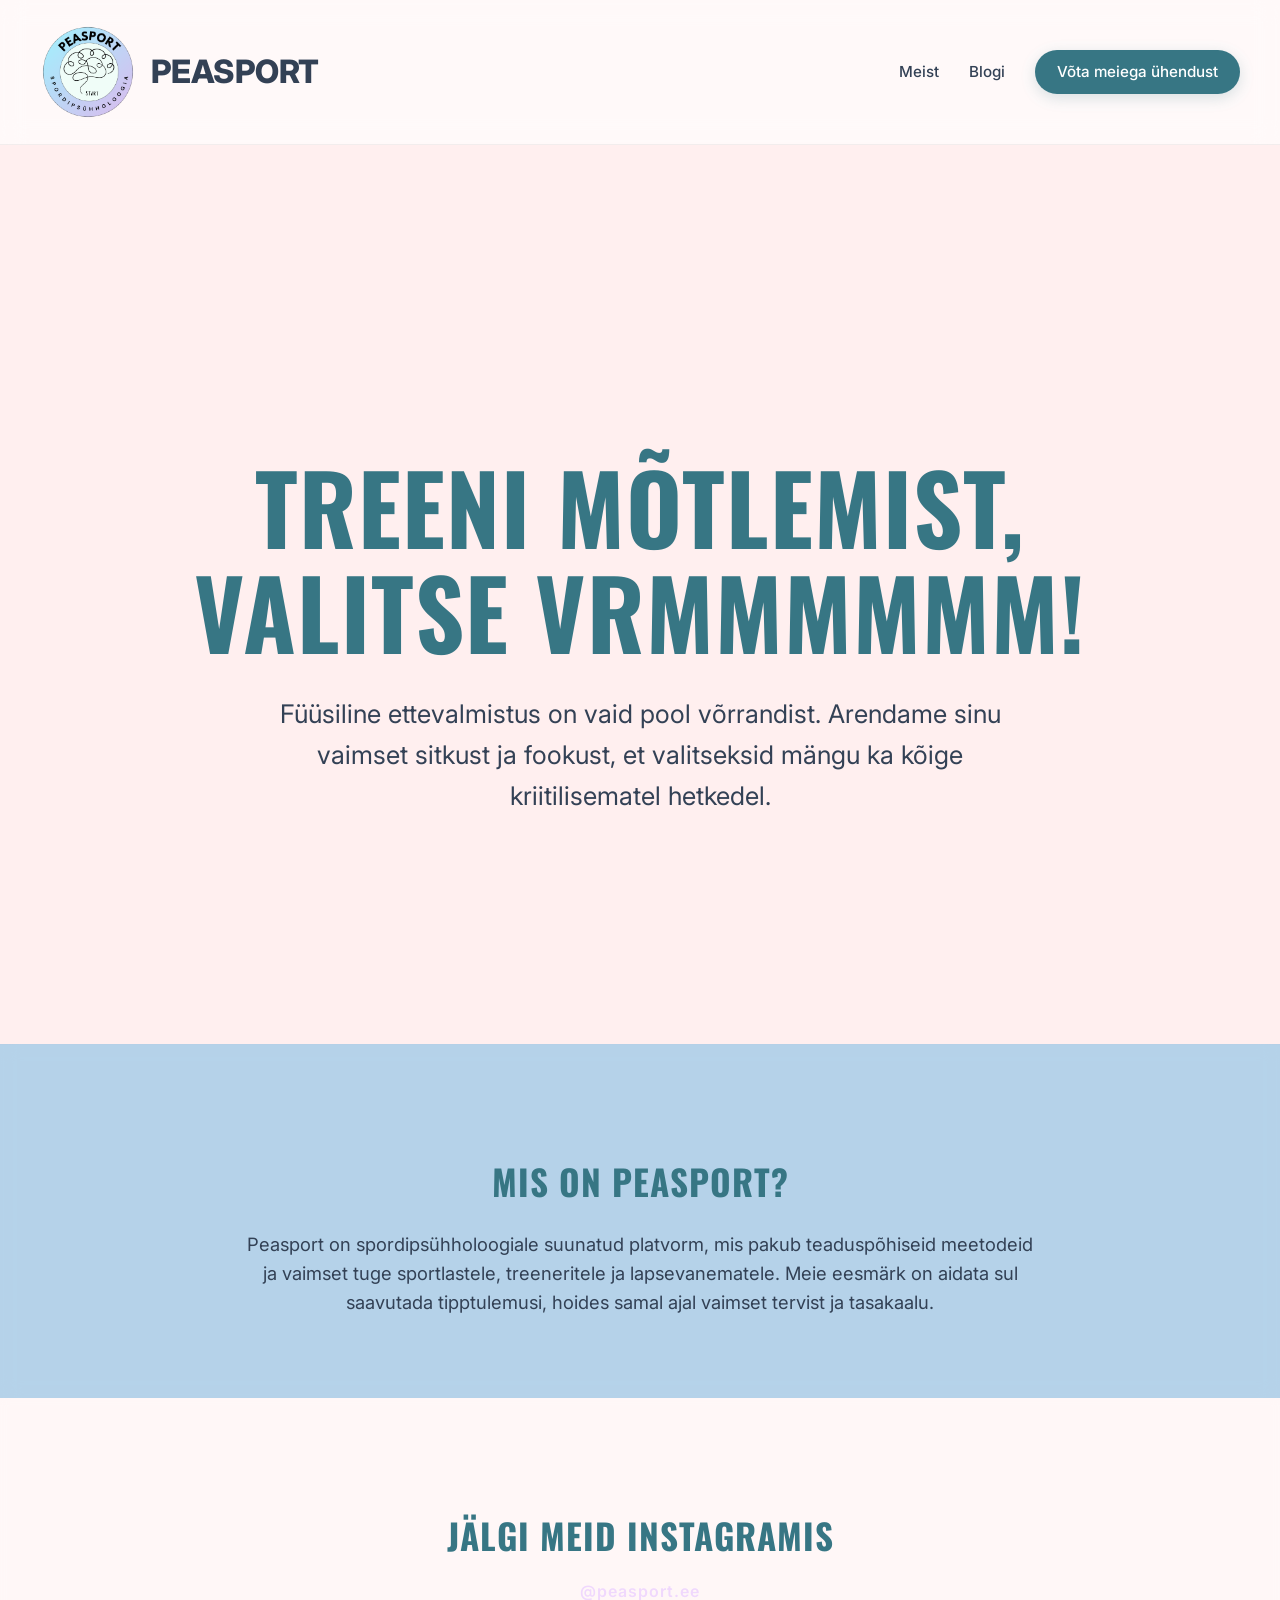
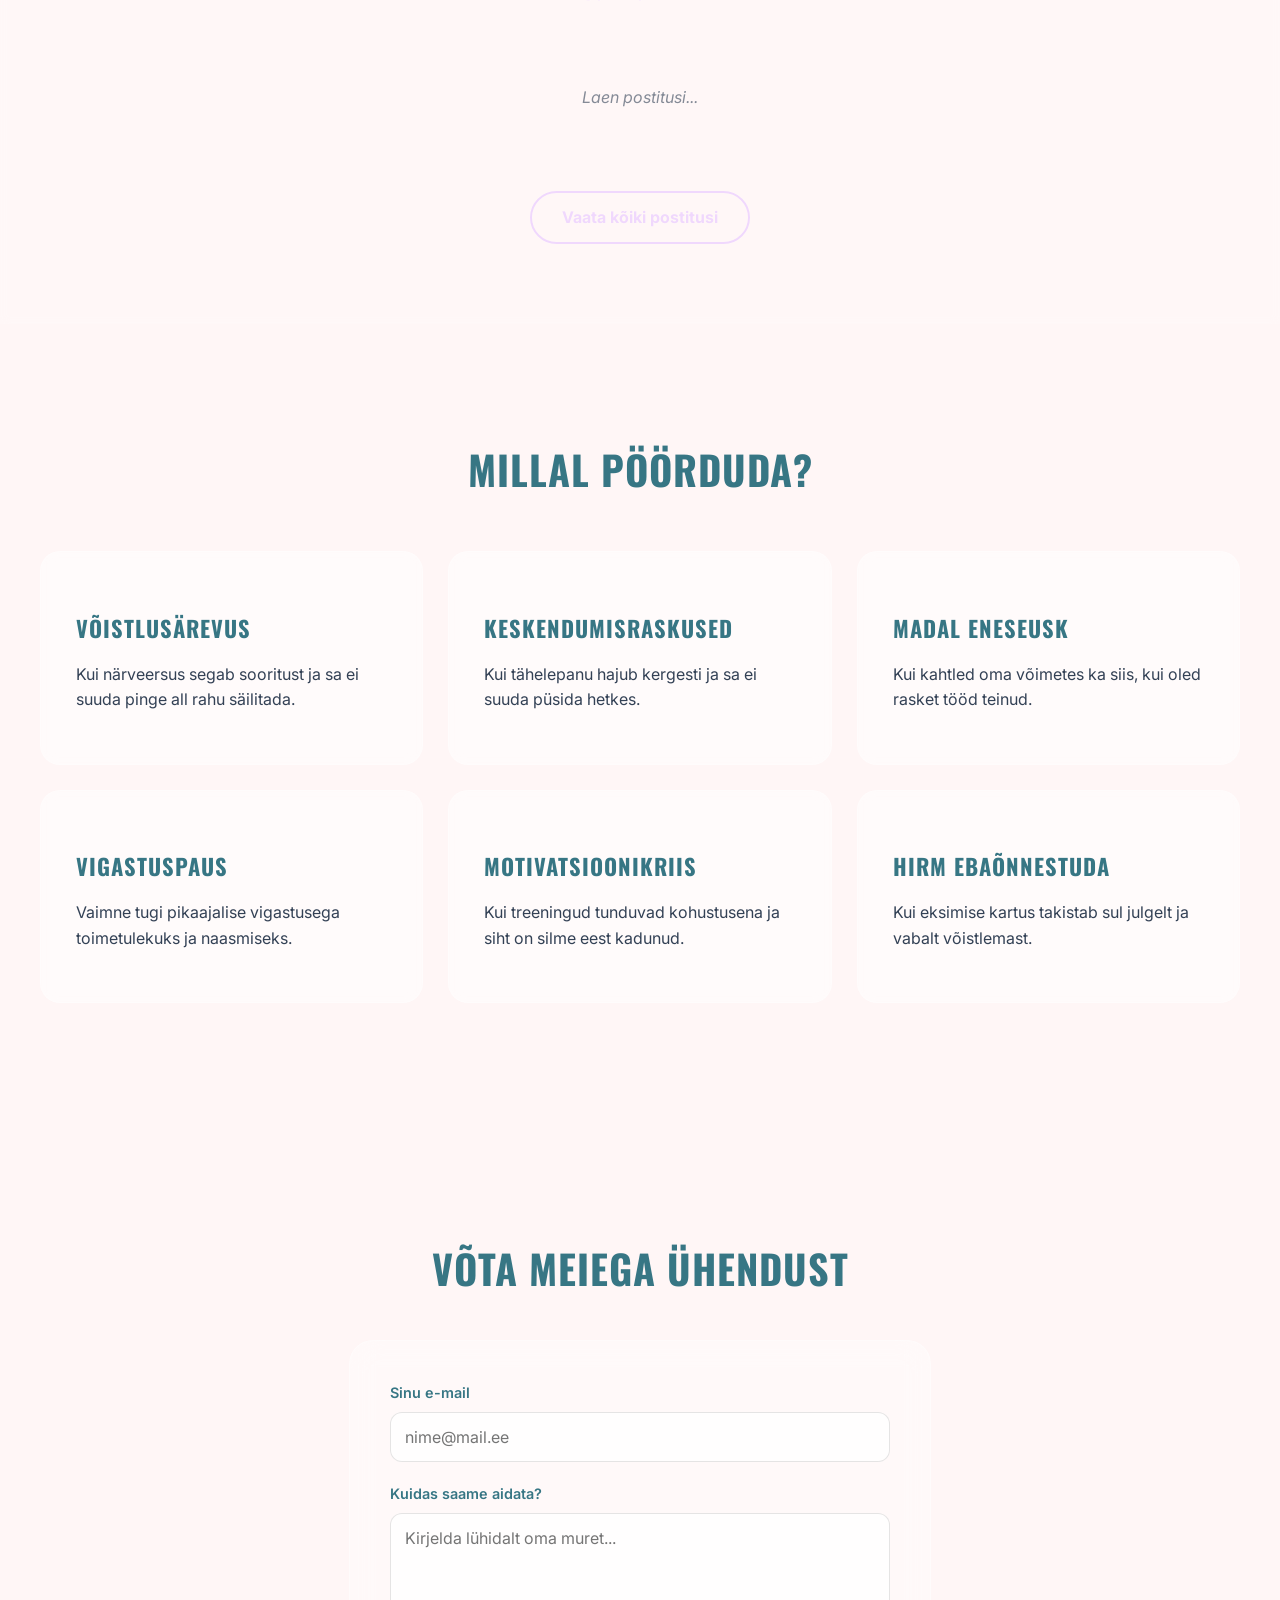
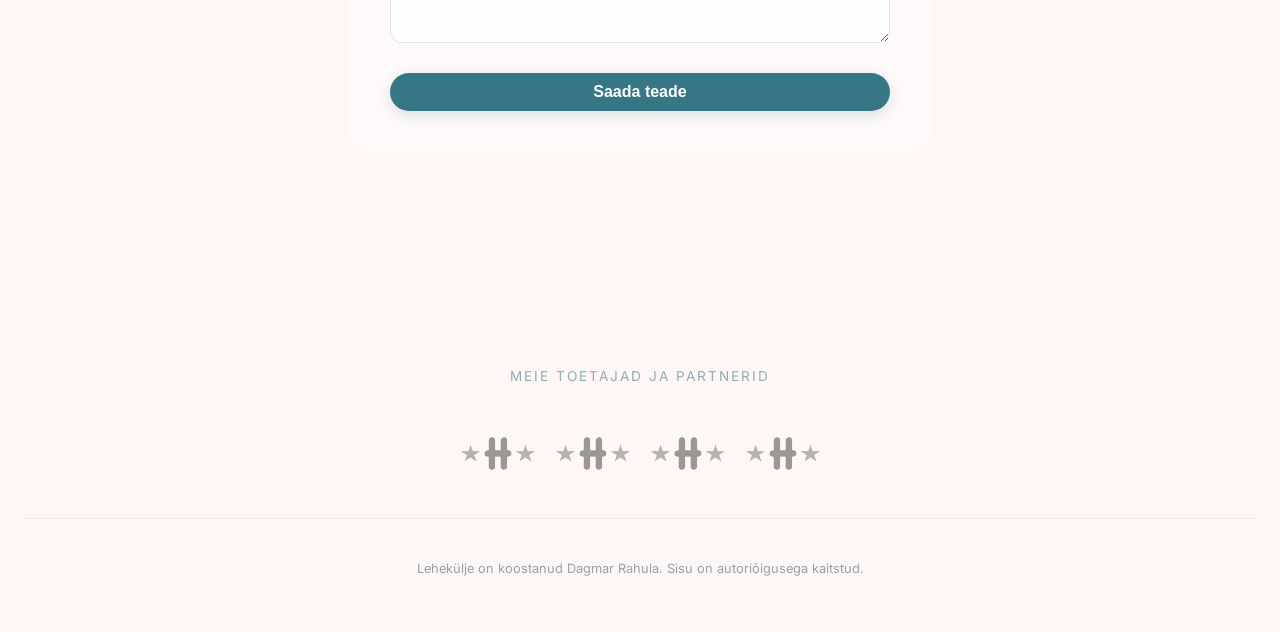
==== index.html @ 53351113 "Dakku leiutised" ====
<!DOCTYPE html>
<html lang="et">
<head>
    <!-- Metandmed ja brauseri seaded -->
    <meta charset="UTF-8">
    <meta name="viewport" content="width=device-width, initial-scale=1.0">
    <title>Peasport - Vaimse soorituse arendamine</title>
    <!-- Väline stiilileht -->
    <link rel="stylesheet" href="style.css">
</head>
<body>
    <!-- Navigatsiooniriba: kasutab klaasiefekti ja püsib kerides üleval -->
    <nav class="navbar">
        <a href="index.html" class="logo-container">
            <img src="assets/img/peasport.png" alt="Peasport logo">
            <span class="logo-text">Peasport</span>
        </a>
        <div class="nav-right">
            <a href="meist.html">Meist</a>
            <a href="blogi.html">Blogi</a>
            <!-- Kontaktinupp eristub gradiendiga -->
            <a href="#kontakt" class="nav-contact-btn">Võta meiega ühendust</a>
        </div>
    </nav>

    <main class="main-content">
        <!-- Hero sektsioon: peamine väärtuspakkumine ja visuaalne fookus -->
        <section class="hero">
            <h1>Treeni mõtlemist, <br><span class="gradient-text">valitse VRMMMMMM!</span></h1>
            <p>Füüsiline ettevalmistus on vaid pool võrrandist. Arendame sinu vaimset sitkust ja fookust, et valitseksid mängu ka kõige kriitilisematel hetkedel.</p>
        </section>

        <!-- Sissejuhatav sektsioon: selgitab platvormi olemust -->
        <section class="about-section">
            <h2>Mis on Peasport?</h2>
            <p>Peasport on spordipsühholoogiale suunatud platvorm, mis pakub teaduspõhiseid meetodeid ja vaimset tuge sportlastele, treeneritele ja lapsevanematele. Meie eesmärk on aidata sul saavutada tipptulemusi, hoides samal ajal vaimset tervist ja tasakaalu.</p>
        </section>

                <!-- UUS: Instagrami sektsioon -->
        <section class="instagram-section">
            <div class="section-header">
                <h2>Jälgi meid <span class="gradient-text">Instagramis</span></h2>
                <p>@peasport.ee</p>
            </div>
            <div id="instagram-feed" class="instagram-grid">
                <!-- JavaScript täidab selle osa -->
                <div class="loader">Laen postitusi...</div>
            </div>
            <div class="instagram-footer">
                <a href="https://instagram.com" target="_blank" class="insta-btn">Vaata kõiki postitusi</a>
            </div>
        </section>

        <!-- Teenuste/murekohtade ruudustik: selgitab, millal abi otsida -->
        <section class="when-to-reach-out">
            <h2>Millal pöörduda?</h2>
            <div class="reach-out-grid">
                <div class="reach-out-card">
                    <h3>Võistlusärevus</h3>
                    <p>Kui närveersus segab sooritust ja sa ei suuda pinge all rahu säilitada.</p>
                </div>
                <div class="reach-out-card">
                    <h3>Keskendumisraskused</h3>
                    <p>Kui tähelepanu hajub kergesti ja sa ei suuda püsida hetkes.</p>
                </div>
                <div class="reach-out-card">
                    <h3>Madal eneseusk</h3>
                    <p>Kui kahtled oma võimetes ka siis, kui oled rasket tööd teinud.</p>
                </div>
                <div class="reach-out-card">
                    <h3>Vigastuspaus</h3>
                    <p>Vaimne tugi pikaajalise vigastusega toimetulekuks ja naasmiseks.</p>
                </div>
                <div class="reach-out-card">
                    <h3>Motivatsioonikriis</h3>
                    <p>Kui treeningud tunduvad kohustusena ja siht on silme eest kadunud.</p>
                </div>
                <div class="reach-out-card">
                    <h3>Hirm ebaõnnestuda</h3>
                    <p>Kui eksimise kartus takistab sul julgelt ja vabalt võistlemast.</p>
                </div>
            </div>
        </section>
    </main>

    <!-- Kontaktivorm: ühendatud Formspree teenusega -->
    <section id="kontakt" class="contact-section">
        <h2>Võta meiega ühendust</h2>
        <form id="my-form" action="https://formspree.io/f/mreygery" method="POST" class="contact-form">
            <div class="form-group">
                <label for="email">Sinu e-mail</label>
                <input type="email" id="email" name="email" placeholder="nime@mail.ee" required>
            </div>
            <div class="form-group">
                <label for="message">Kuidas saame aidata?</label>
                <textarea id="message" name="message" rows="5" placeholder="Kirjelda lühidalt oma muret..." required></textarea>
            </div>
            <button id="submit-btn" type="submit" class="submit-btn">Saada teade</button>
            <!-- Staatuse teade, mida juhitakse funk.js kaudu -->
            <p id="form-status" style="text-align: center; margin-top: 20px; font-weight: bold; display: none;"></p>
        </form>
    </section>

    <!-- Jalus: partnerite logod ja autoriõiguse info -->
    <footer class="footer">
        <div class="footer-partners">
            <p>Meie toetajad ja partnerid</p>
            <div class="partner-logos">
                <img src="assets/img/toetaja.png" alt="Partner 1">
                <img src="assets/img/toetaja.png" alt="Partner 2">
                <img src="assets/img/toetaja.png" alt="Partner 3">
                <img src="assets/img/toetaja.png" alt="Partner 4">
            </div>
        </div>
        <p class="copyright">Lehekülje on koostanud Dagmar Rahula. Sisu on autoriõigusega kaitstud.</p>
    </footer>
    <!-- JavaScript loogika vormi saatmiseks -->
    <script src="funk.js"></script>
</body>
</html>
---- style.css ----
/* 1. FONDI IMPORT JA MUUTUJAD */
@import url('https://fonts.googleapis.com/css2?family=Inter:wght@400;500;700;800&family=Oswald:wght@500;700&display=swap');

:root {
    --primary-blue: #cff9ff;
    --primary-pink: #f0d8fd;
    --brand-dark: #377684;
    --text-main: #334155;
    --bg-gradient: rgba(255, 197, 197, 0.15);


    /* tausta värvikood #ffc5c5 */

/* 2. ÜLDINE STIIL */
body {
    margin: 0;
    padding: 0;
    font-family: 'Inter', sans-serif;
    background: var(--bg-gradient);
    color: var(--text-main);
    min-height: 100vh;
    line-height: 1.6;
}

h1, h2, h3 {
    font-family: 'Oswald', sans-serif;
    text-transform: uppercase;
    color: var(--brand-dark);
    letter-spacing: 1px;
}

.gradient-text {
    color: var(--brand-dark);
    display: inline-block;
}

/* 3. NAVBAR (Läbikumav ja modernne) */
.navbar {
    display: flex;
    justify-content: space-between;
    align-items: center;
    padding: 12px 40px;
    background-color: rgba(255, 255, 255, 0.4); 
    backdrop-filter: blur(12px);
    -webkit-backdrop-filter: blur(12px);
    border-bottom: 1px solid rgba(0, 0, 0, 0.05);
    width: 100%;
    box-sizing: border-box;
    position: sticky;
    top: 0;
    z-index: 1000;
}

.main-content {
    padding: 0;
    margin: 0;
    max-width: none;
}

.logo-container {
    display: flex;
    align-items: center;
    text-decoration: none;
}

.logo-container img {
    height: 120px;
    width: auto;
    margin-right: 15px;
}

.logo-text {
    font-family: 'League Spartan', 'Inter', sans-serif;
    font-weight: 800;
    font-size: calc(1.7rem + 5px);
    letter-spacing: -0.5px;
    color: var(--text-main);
    text-transform: uppercase;
}

.nav-right {
    display: flex;
    align-items: center;
    gap: 30px;
}

.nav-right a {
    text-decoration: none;
    color: #334155;
    font-weight: 500;
    font-size: 0.95rem;
    transition: all 0.3s ease;
}

.nav-right a:hover {
    color: #ec4899;
}

.nav-contact-btn {
    background: var(--brand-dark);
    color: white !important;
    padding: 10px 22px;
    border-radius: 50px;
    box-shadow: 0 4px 15px rgba(55, 118, 132, 0.2);
}

.nav-contact-btn:hover {
    transform: translateY(-2px);
    box-shadow: 0 6px 20px rgba(55, 118, 132, 0.3);
    filter: brightness(1.1);
}

/* 4. HERO SEKTSIOON (Roosa fookusega taust) */
.hero {
    min-height: 100vh;
    display: flex;
    flex-direction: column;
    justify-content: center; /* Tsentreerib vertikaalselt */
    align-items: center;     /* Tsentreerib horisontaalselt */
    text-align: center;
    padding: 40px;
    margin: 0;
    box-sizing: border-box;
    background: var(--bg-gradient);

}

.hero h1 {
    /* Oluliselt suurem tekst suurte ekraanide jaoks */
    font-size: clamp(3.5rem, 8vw, 6rem); 
    line-height: 1.1;
    margin-bottom: 30px;
    max-width: 1200px; /* Ei lase lausel liiga laiaks minna */
}

.hero p {
    /* Suurem ja loetavam alustekst */
    font-size: clamp(1.2rem, 2vw, 1.8rem);
    max-width: 800px;
    margin: 0 auto;
    color: var(--text-main);
}

/* 5. UUS: MIS ON PEASPORT SEKTIOSON (Hele sinine) */
.about-section {
    margin-top: 0; 
    padding: 80px 30px;
    background-color: rgba(70, 157, 214, 0.4); 
    backdrop-filter: blur(10px);
    padding: 80px 30px;
    margin: -1px 0 0 0;  /* -1px nihutab sektsiooni õrnalt üles, et peita igasugune vahe */
    border-radius: 0;    /* Eemalda ümarad nurgad ülaosast */
    text-align: center;
}

.about-section h2 {
    font-size: 2.2rem;
    margin-bottom: 20px;
}

.about-section p {
    font-size: 1.15rem;
    max-width: 800px;
    margin: 0 auto;
}

/* 6. TEENUSTE JA ISIKUTE KAARDID */
.services {
    display: flex;
    justify-content: center;
    gap: 25px;
    margin-top: 40px;
    flex-wrap: wrap;
}

.service-card, .isik-kaart {
    background: rgba(255, 255, 255, 0.85);
    border-radius: 16px;
    box-shadow: 0 8px 16px rgba(0, 0, 0, 0.05);
    transition: transform 0.3s ease;
}

.service-card:hover, .isik-kaart:hover {
    transform: translateY(-5px);
}

.service-card {
    padding: 30px;
    width: 280px;
    border: 1px solid rgba(255, 255, 255, 0.5);
}

.isik-kaart {
    display: flex;
    max-width: 800px;
    margin: 0 auto 30px auto;
    overflow: hidden;
}

.isik-kaart img {
    width: 220px;
    object-fit: cover;
}

.isik-info {
    padding: 30px;
}

/* 7. KONTAKTIVORM JA NUPUD */
.contact-form {
    background: rgba(255, 255, 255, 0.85);
    padding: 40px;
    border-radius: 20px;
    max-width: 500px;
    margin: 40px auto;
    display: flex;
    flex-direction: column;
    gap: 15px;
}

.contact-form input, .contact-form textarea {
    padding: 12px;
    border: 1px solid #e2e8f0;
    border-radius: 10px;
    font-family: inherit;
}

.cta-button {
    background-color: var(--primary-blue);
    color: white;
    padding: 14px 28px;
    border-radius: 12px;
    text-decoration: none;
    font-weight: bold;
    text-align: center;
    text-transform: uppercase;
    transition: background-color 0.3s;
}

.cta-button:hover {
    background-color: #0284c7;
}

/* 8. HÕLJUV MENÜÜ (FAB) */
.floating-menu {
    position: fixed;
    bottom: 30px;
    right: 30px;
    z-index: 2000;
}

.social-icons {
    display: flex;
    flex-direction: column;
    gap: 12px;
    opacity: 0;
    visibility: hidden;
    transform: translateY(20px);
    transition: all 0.3s ease;
}

.floating-menu:hover .social-icons {
    opacity: 1;
    visibility: visible;
    transform: translateY(0);
}

.fab-button, .icon {
    width: 56px;
    height: 56px;
    border-radius: 50%;
    background-color: var(--brand-dark);
    color: white;
    display: flex;
    justify-content: center;
    align-items: center;
    text-decoration: none;
    box-shadow: 0 4px 12px rgba(0,0,0,0.2);
}

.icon:hover {
    background-color: var(--primary-blue);
}

.footer {
    padding: 40px 20px;
    text-align: center;
    font-size: 0.9rem;
    color: var(--text-main);
    opacity: 0.8;
}

/* --- MILLAL PÖÖRDUDA SEKTIOSON --- */
.when-to-reach-out {
    padding: 80px 40px;
    max-width: 1200px;
    margin: 0 auto;
    text-align: center;
}

.when-to-reach-out h2 {
    font-size: 2.5rem;
    margin-bottom: 50px;
    color: var(--brand-dark);
}

.reach-out-grid {
    display: grid;
    /* Tekitab 3 võrdset tulpa, mobiilis lükkab üksteise alla */
    grid-template-columns: repeat(auto-fit, minmax(300px, 1fr)); 
    gap: 25px;
}

.reach-out-card {
    background: rgba(255, 255, 255, 0.5); /* Läbikumav klaasiefekt */
    backdrop-filter: blur(8px);
    padding: 35px;
    border-radius: 20px;
    border: 1px solid rgba(255, 255, 255, 0.3);
    transition: all 0.3s ease;
    text-align: left; /* Tekst on vasakul nagu su pildil */
}

.reach-out-card:hover {
    transform: translateY(-10px);
    background: rgba(255, 255, 255, 0.8);
    box-shadow: 0 15px 30px rgba(0, 0, 0, 0.05);
}

.reach-out-card h3 {
    font-size: 1.4rem;
    margin-bottom: 15px;
    color: var(--brand-dark);
}

.reach-out-card p {
    font-size: 1rem;
    line-height: 1.6;
    color: var(--text-main);
}

/* --- FOOTER LOGOD --- */
.footer-partners {
    margin-bottom: 40px;
    padding-bottom: 30px;
    border-bottom: 1px solid rgba(0, 0, 0, 0.05); /* Õrn eraldusjoon */
}

.footer-partners p {
    font-size: 0.85rem;
    text-transform: uppercase;
    letter-spacing: 2px;
    color: var(--brand-dark);
    margin-bottom: 25px;
    opacity: 0.7;
}

.partner-logos {
    display: flex;
    justify-content: center; /* Logod keskel */
    align-items: center;
    gap: 20px; /* Vahe logode vahel */
    flex-wrap: wrap; /* Mobiilis lükkab logod mitmele reale */
}

.partner-logos img {
    height: 75px; /* Reguleeri siit logode suurust */
    width: auto;
    filter: grayscale(100%); /* Muudab logod halliks, et oleks elegantsem */
    opacity: 0.6;
    transition: all 0.3s ease;
}

.partner-logos img:hover {
    filter: grayscale(0%); /* Hiirega peale minnes tuleb värv tagasi */
    opacity: 1;
    transform: scale(1.05);
}

.copyright {
    font-size: 0.8rem;
    opacity: 0.6;
}

/* --- KONTAKTEERUMISE SEKTIOSON --- */
.contact-section {
    padding: 80px 20px;
    max-width: 600px; /* Hoiab vormi kitsa ja tsentreerituna */
    margin: 40px auto;
    text-align: center;
}

.contact-section h2 {
    font-size: 2.5rem;
    margin-bottom: 40px;
    color: var(--brand-dark);
}

.contact-form {
    background: rgba(255, 255, 255, 0.4); /* Translucent efekt */
    backdrop-filter: blur(15px);
    padding: 40px;
    border-radius: 24px;
    border: 1px solid rgba(255, 255, 255, 0.3);
    display: flex;
    flex-direction: column;
    gap: 20px;
    text-align: left;
}

.form-group {
    display: flex;
    flex-direction: column;
    gap: 8px;
}

.form-group label {
    font-weight: 600;
    font-size: 0.9rem;
    color: var(--brand-dark);
}

.contact-form input, 
.contact-form textarea {
    padding: 14px;
    border-radius: 12px;
    border: 1px solid rgba(0, 0, 0, 0.1);
    background: rgba(255, 255, 255, 0.8);
    font-family: inherit;
    font-size: 1rem;
    transition: border-color 0.3s;
}

.contact-form input:focus, 
.contact-form textarea:focus {
    outline: none;
    border-color: var(--primary-blue);
    box-shadow: 0 0 0 3px rgba(14, 165, 233, 0.1);
}

.submit-btn {
    background: var(--brand-dark);
    color: white;
    padding: 10px 22px;
    border: none;
    border-radius: 50px;
    font-weight: 700;
    font-size: 1rem;
    cursor: pointer;
    transition: transform 0.3s, box-shadow 0.3s;
    margin-top: 10px;
    box-shadow: 0 4px 15px rgba(55, 118, 132, 0.2);
}

.submit-btn:hover {
    transform: translateY(-2px);
    box-shadow: 0 6px 20px rgba(55, 118, 132, 0.3);
    filter: brightness(1.1);
}

html {
    scroll-behavior: smooth;
}

/* Üldine klaasiefektiga konteiner */
.glass-container {
    background: rgba(255, 255, 255, 0.4); 
    backdrop-filter: blur(15px);
    border-radius: 24px;
    border: 1px solid rgba(255, 255, 255, 0.3);
    padding: 40px;
    margin: 20px auto;
    max-width: 1000px;
}

/* Gradiendiga tekst, mida nägime su heros */
.gradient-text {
    color: var(--brand-dark);
    font-weight: 800;
}

/* --- PORTREE- JA KITSAM MEESKONNA KAART --- */
.team-member-card {
    display: flex;
    gap: 40px;
    background: rgba(255, 255, 255, 0.4);
    backdrop-filter: blur(15px);
    padding: 35px;
    border-radius: 24px;
    border: 1px solid rgba(255, 255, 255, 0.3);
    margin-bottom: 30px;
    align-items: flex-start;
}

/* Vasak tulp: Kitsam (200px) */
.member-sidebar {
    width: 200px; /* Vähendatud laius */
    flex-shrink: 0;
    text-align: center; /* Sisu tsentreerimine pildi alla */
}

/* Püstine pilt */
.member-img {
    width: 100%;
    height: 250px; /* Sundib portree kõrguse */
    aspect-ratio: 4 / 5; /* Sundib portree aspekti */
    object-fit: cover; /* Vältib moonutusi */
    border-radius: 16px;
    margin-bottom: 12px; /* Väiksem marginaal */
    box-shadow: 0 8px 15px rgba(0,0,0,0.1);
}

.member-sidebar h3 {
    font-size: 1.3rem; /* Väiksem font */
    margin-bottom: 4px; /* Väiksem marginaal */
    color: var(--brand-dark);
}

.degree {
    font-size: 0.8rem; /* Väiksem font */
    font-weight: 600;
    color: var(--primary-blue);
    margin-bottom: 12px; /* Väiksem marginaal */
}

.member-socials {
    display: flex;
    justify-content: center;
    gap: 8px; /* Kompaktsem vahe */
    width: 100%; /* Võtab tulba laiuse */
    padding: 0 10px; /* Väike polsterdus */
}

.social-icon {
    font-size: 0.75rem; /* Väiksem font */
    text-decoration: none;
    color: var(--primary-pink);
    border: 1px solid var(--primary-pink);
    padding: 3px 8px; /* Kompaktsem polsterdus */
    border-radius: 20px;
    transition: 0.3s;
    flex: 1; /* Nupud võtavad võrdse ruumi, kuid kitsas konteineris */
    max-width: 60px; /* Piirab nupu laiust */
}

.social-icon:hover {
    background: var(--primary-pink);
    color: white;
}

/* Parem tulp: Tekst */
.member-content {
    flex-grow: 1;
    padding-top: 5px;
}

.member-content p {
    margin-bottom: 20px;
    line-height: 1.7;
    text-align: left;
    color: #334155;
}

/* Mobiili vaade */
@media (max-width: 768px) {
    .team-member-card {
        flex-direction: column;
        align-items: center;
        gap: 20px;
    }
    .member-sidebar {
        width: 100%;
        max-width: 300px; /* Piirab laiust mobiilis */
    }
    .member-img {
        height: auto;
        aspect-ratio: unset;
    }
}

/* --- INSTAGRAMI GRIDI STIILID --- */
.instagram-section {
    padding: 80px 40px;
    background: rgba(255, 255, 255, 0.2);
    backdrop-filter: blur(5px);
    text-align: center;
}

.section-header {
    margin-bottom: 40px;
}

.section-header h2 {
    font-size: 2.2rem;
    margin-bottom: 5px;
}

.section-header p {
    font-weight: 600;
    color: var(--primary-pink);
    letter-spacing: 1px;
}

.instagram-grid {
    display: grid;
    /* 5 veergu suurel ekraanil, 2 veergu mobiilis */
    grid-template-columns: repeat(2, 1fr);
    gap: 15px;
    max-width: 1200px;
    margin: 0 auto;
}

@media (min-width: 768px) {
    .instagram-grid {
        grid-template-columns: repeat(3, 1fr);
    }
}

@media (min-width: 1024px) {
    .instagram-grid {
        grid-template-columns: repeat(5, 1fr);
    }
}

.insta-card {
    position: relative;
    aspect-ratio: 1 / 1;
    overflow: hidden;
    border-radius: 12px;
    background: #f1f5f9;
    box-shadow: 0 4px 12px rgba(0, 0, 0, 0.05);
    transition: transform 0.3s ease;
}

.insta-card img {
    width: 100%;
    height: 100%;
    object-fit: cover;
    transition: transform 0.5s ease;
}

.insta-card:hover {
    transform: translateY(-5px);
}

.insta-card:hover img {
    transform: scale(1.1);
}

.insta-overlay {
    position: absolute;
    inset: 0;
    background: rgba(0, 0, 0, 0.3);
    display: flex;
    align-items: center;
    justify-content: center;
    opacity: 0;
    transition: opacity 0.3s ease;
}

.insta-card:hover .insta-overlay {
    opacity: 1;
}

.instagram-footer {
    margin-top: 40px;
}

.insta-btn {
    display: inline-block;
    padding: 12px 30px;
    border: 2px solid var(--primary-pink);
    color: var(--primary-pink);
    text-decoration: none;
    font-weight: 700;
    border-radius: 50px;
    transition: all 0.3s ease;
}

.insta-btn:hover {
    background: var(--primary-pink);
    color: white;
    box-shadow: 0 5px 15px rgba(236, 72, 153, 0.3);
}

.loader {
    grid-column: 1 / -1;
    padding: 40px;
    font-style: italic;
    opacity: 0.6;
}
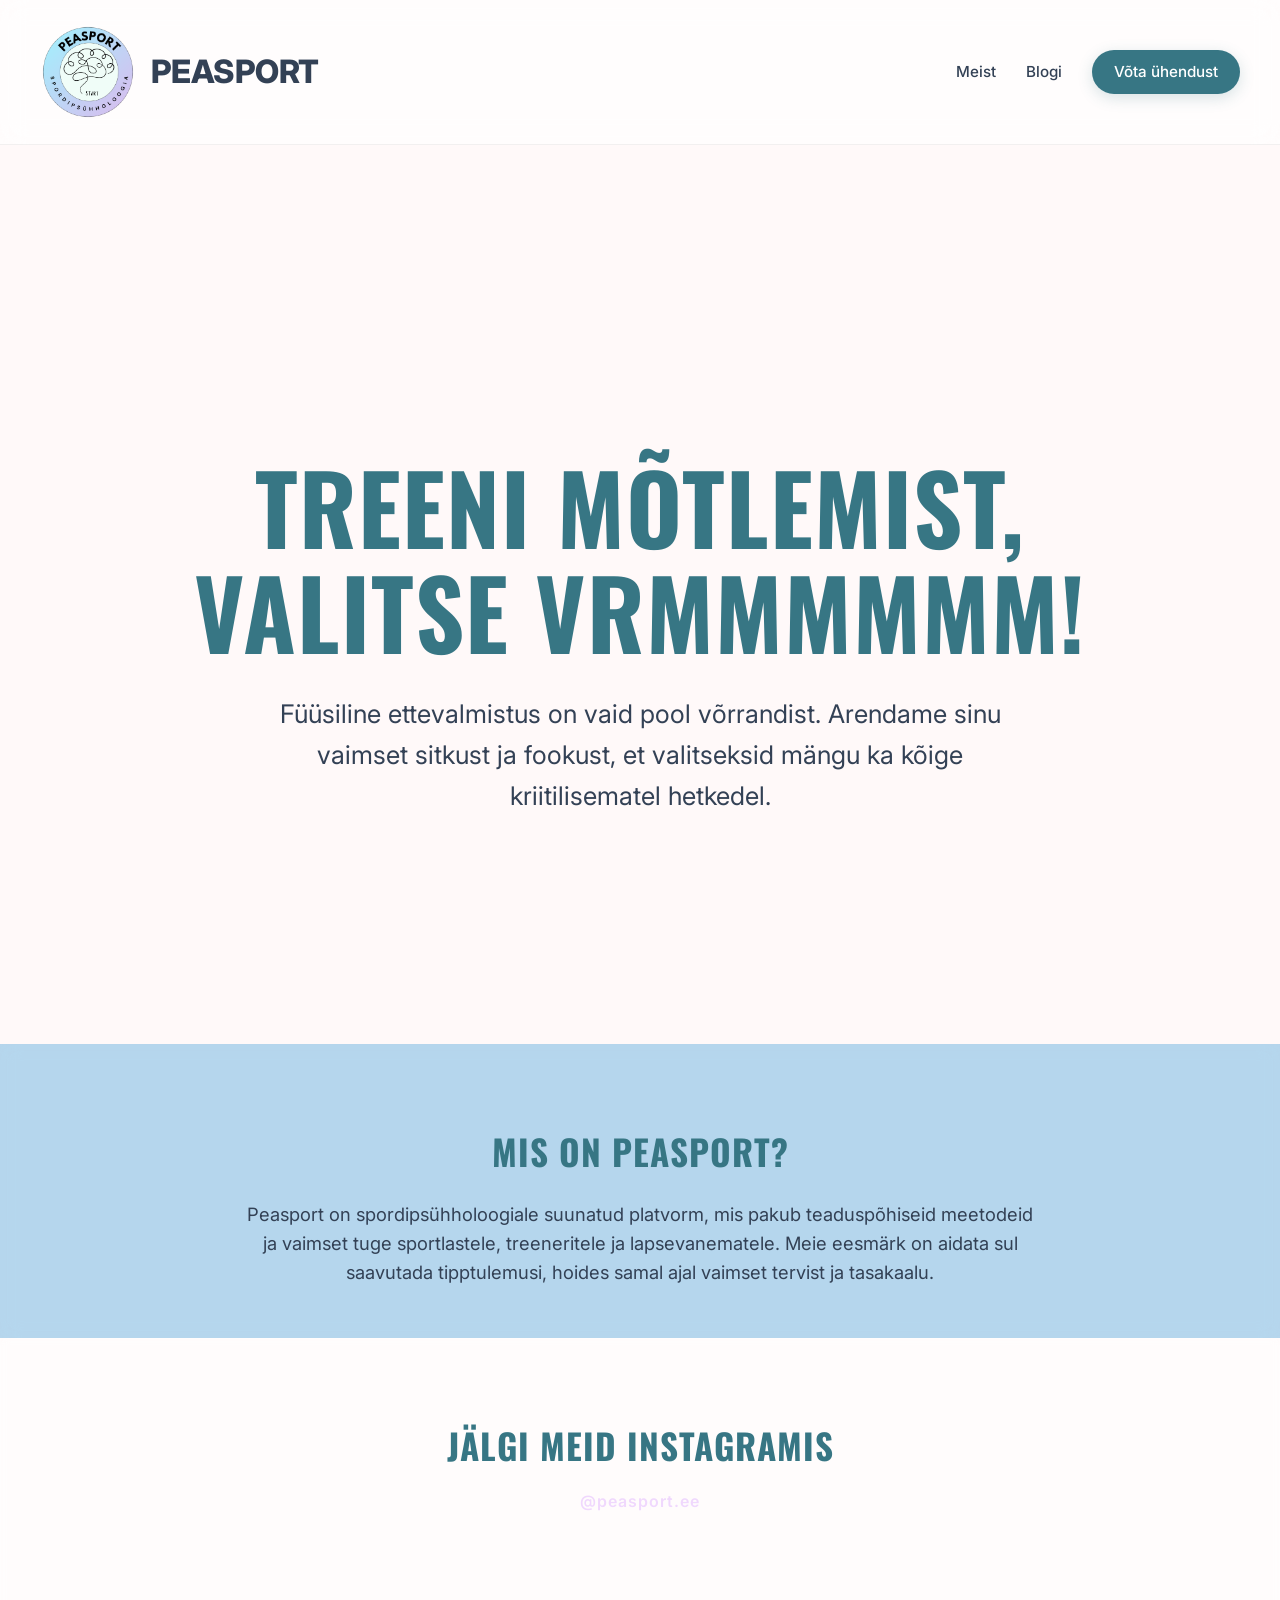
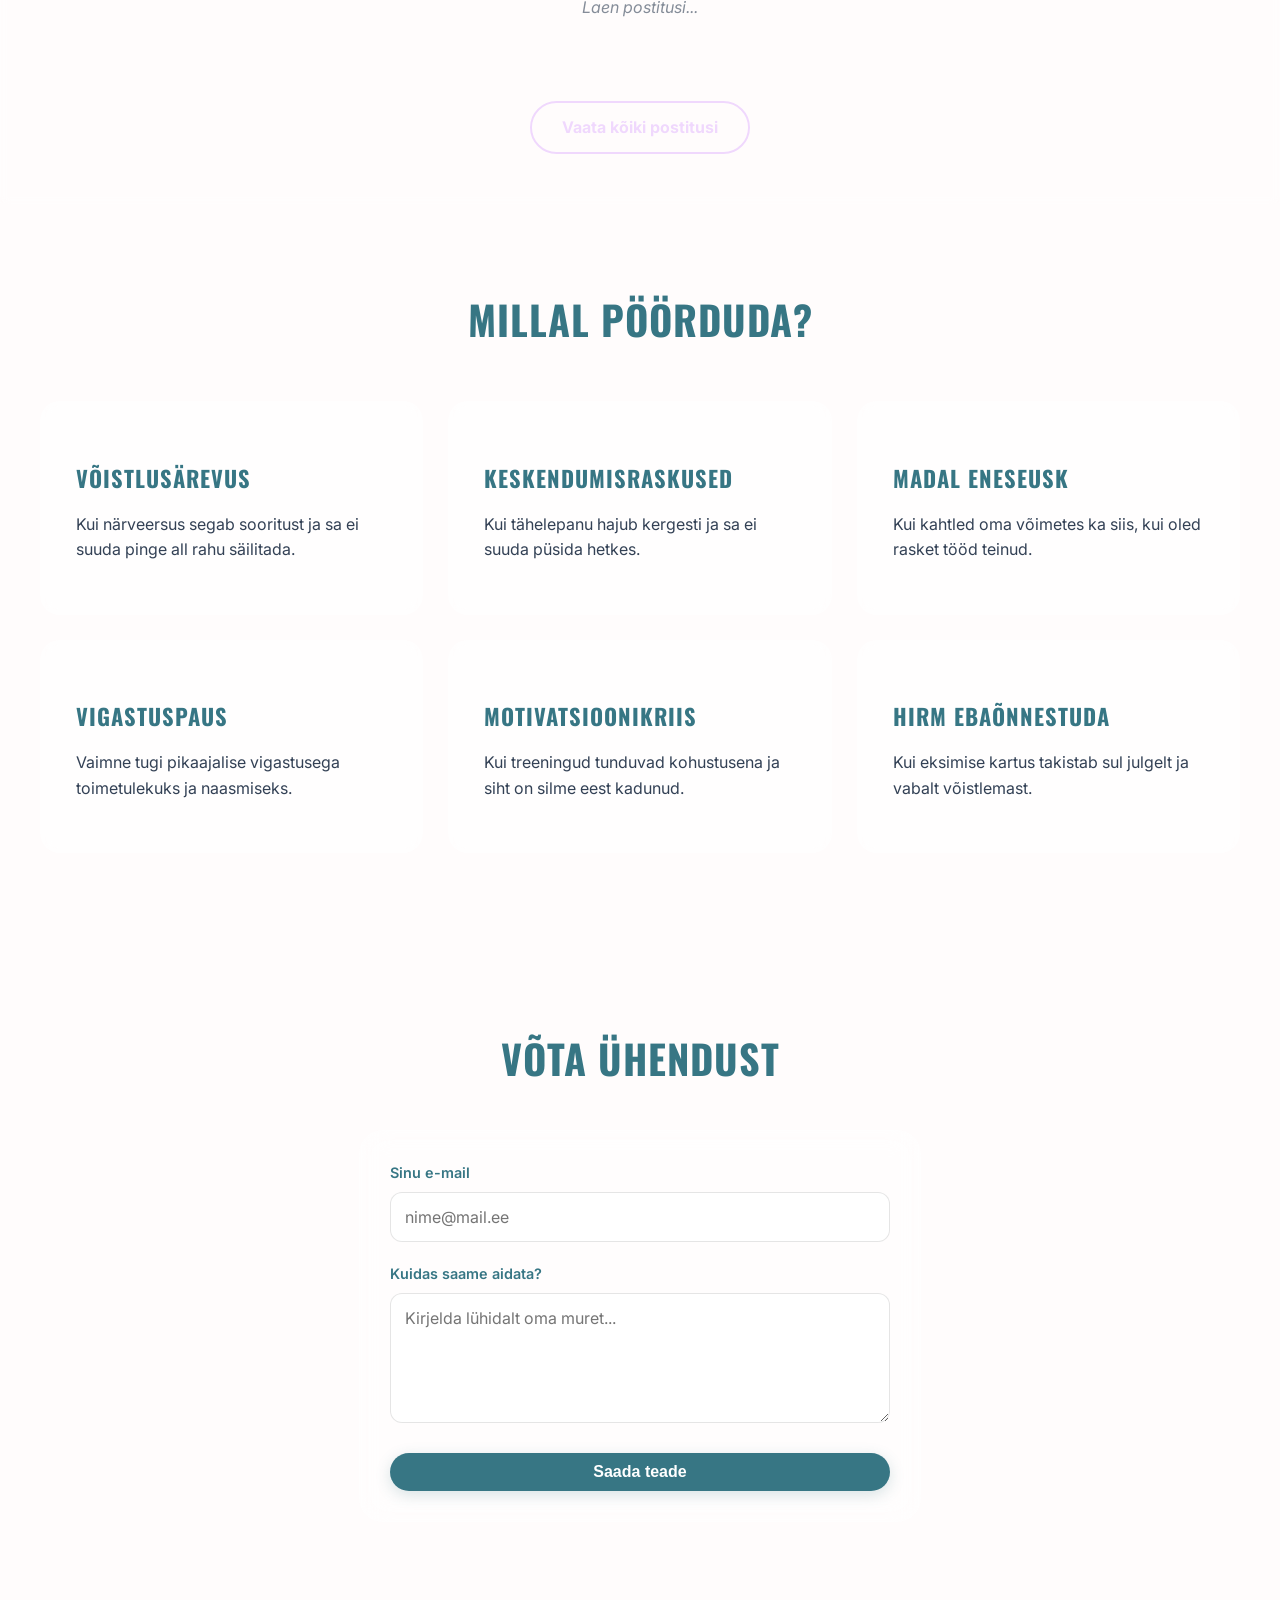
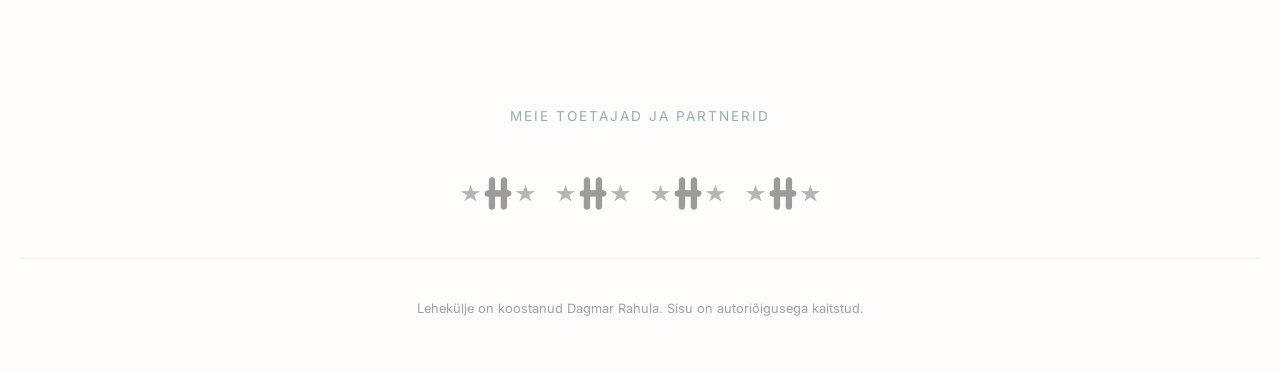
==== commit ec7b287d: "polsterdused" ====
--- a/index.html
+++ b/index.html
@@ -19,10 +19,10 @@
             <a href="meist.html">Meist</a>
             <a href="blogi.html">Blogi</a>
             <!-- Kontaktinupp eristub gradiendiga -->
-            <a href="#kontakt" class="nav-contact-btn">Võta meiega ühendust</a>
+            <a href="#kontakt" class="nav-contact-btn">Võta ühendust</a>
         </div>
     </nav>
-
+<!-- tausta värvikood #ffcf
     <main class="main-content">
         <!-- Hero sektsioon: peamine väärtuspakkumine ja visuaalne fookus -->
         <section class="hero">
@@ -85,7 +85,7 @@
 
     <!-- Kontaktivorm: ühendatud Formspree teenusega -->
     <section id="kontakt" class="contact-section">
-        <h2>Võta meiega ühendust</h2>
+        <h2>Võta ühendust</h2>
         <form id="my-form" action="https://formspree.io/f/mreygery" method="POST" class="contact-form">
             <div class="form-group">
                 <label for="email">Sinu e-mail</label>
--- a/style.css
+++ b/style.css
@@ -6,7 +6,7 @@
     --primary-pink: #f0d8fd;
     --brand-dark: #377684;
     --text-main: #334155;
-    --bg-gradient: rgba(255, 197, 197, 0.15);
+    --bg-gradient: rgba(255, 197, 197, 0.05);
 
 
     /* tausta värvikood #ffc5c5 */
@@ -144,10 +144,10 @@
 /* 5. UUS: MIS ON PEASPORT SEKTIOSON (Hele sinine) */
 .about-section {
     margin-top: 0; 
-    padding: 80px 30px;
+    padding: 50px 30px;
     background-color: rgba(70, 157, 214, 0.4); 
     backdrop-filter: blur(10px);
-    padding: 80px 30px;
+    padding: 50px 30px;
     margin: -1px 0 0 0;  /* -1px nihutab sektsiooni õrnalt üles, et peita igasugune vahe */
     border-radius: 0;    /* Eemalda ümarad nurgad ülaosast */
     text-align: center;
@@ -292,7 +292,7 @@
 
 /* --- MILLAL PÖÖRDUDA SEKTIOSON --- */
 .when-to-reach-out {
-    padding: 80px 40px;
+    padding: 50px 40px;
     max-width: 1200px;
     margin: 0 auto;
     text-align: center;
@@ -384,7 +384,7 @@
 
 /* --- KONTAKTEERUMISE SEKTIOSON --- */
 .contact-section {
-    padding: 80px 20px;
+    padding: 50px 20px;
     max-width: 600px; /* Hoiab vormi kitsa ja tsentreerituna */
     margin: 40px auto;
     text-align: center;
@@ -399,7 +399,7 @@
 .contact-form {
     background: rgba(255, 255, 255, 0.4); /* Translucent efekt */
     backdrop-filter: blur(15px);
-    padding: 40px;
+    padding: 30px;
     border-radius: 24px;
     border: 1px solid rgba(255, 255, 255, 0.3);
     display: flex;
@@ -580,7 +580,7 @@
 
 /* --- INSTAGRAMI GRIDI STIILID --- */
 .instagram-section {
-    padding: 80px 40px;
+    padding: 50px 40px;
     background: rgba(255, 255, 255, 0.2);
     backdrop-filter: blur(5px);
     text-align: center;
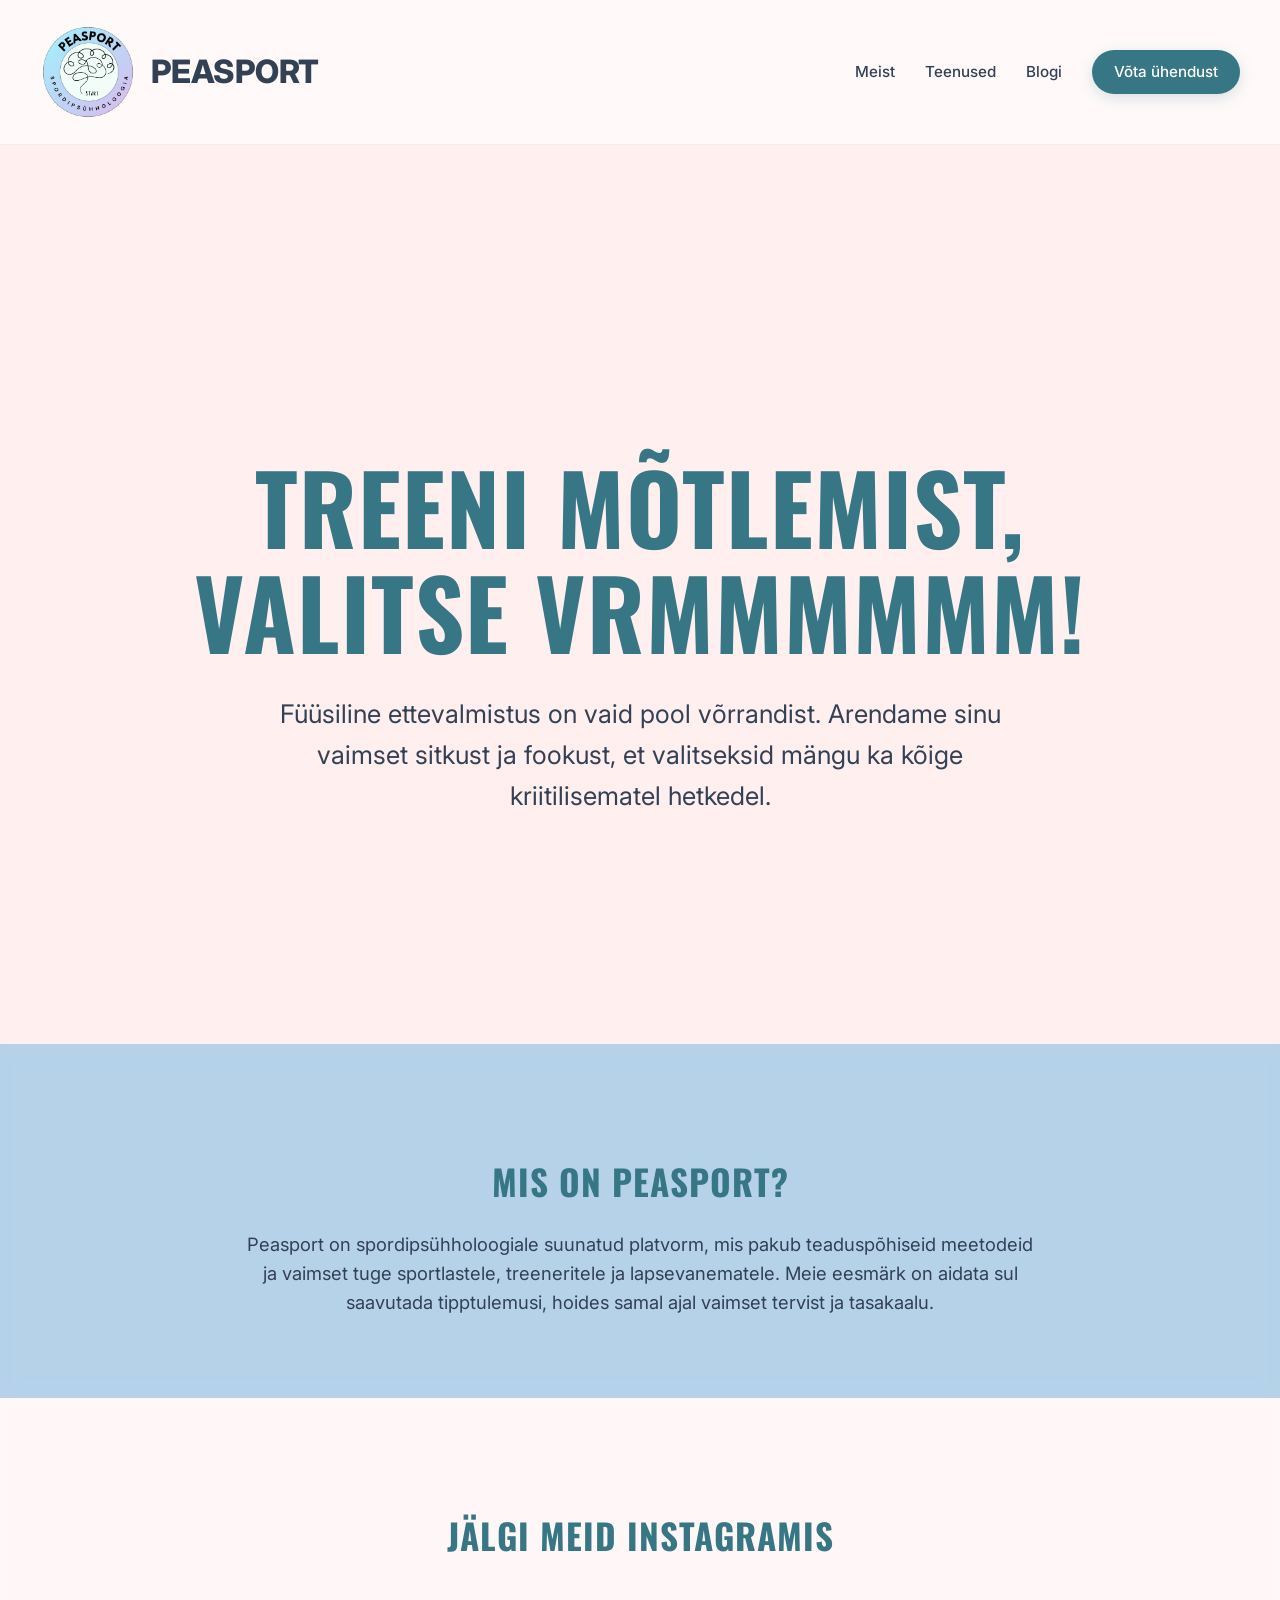
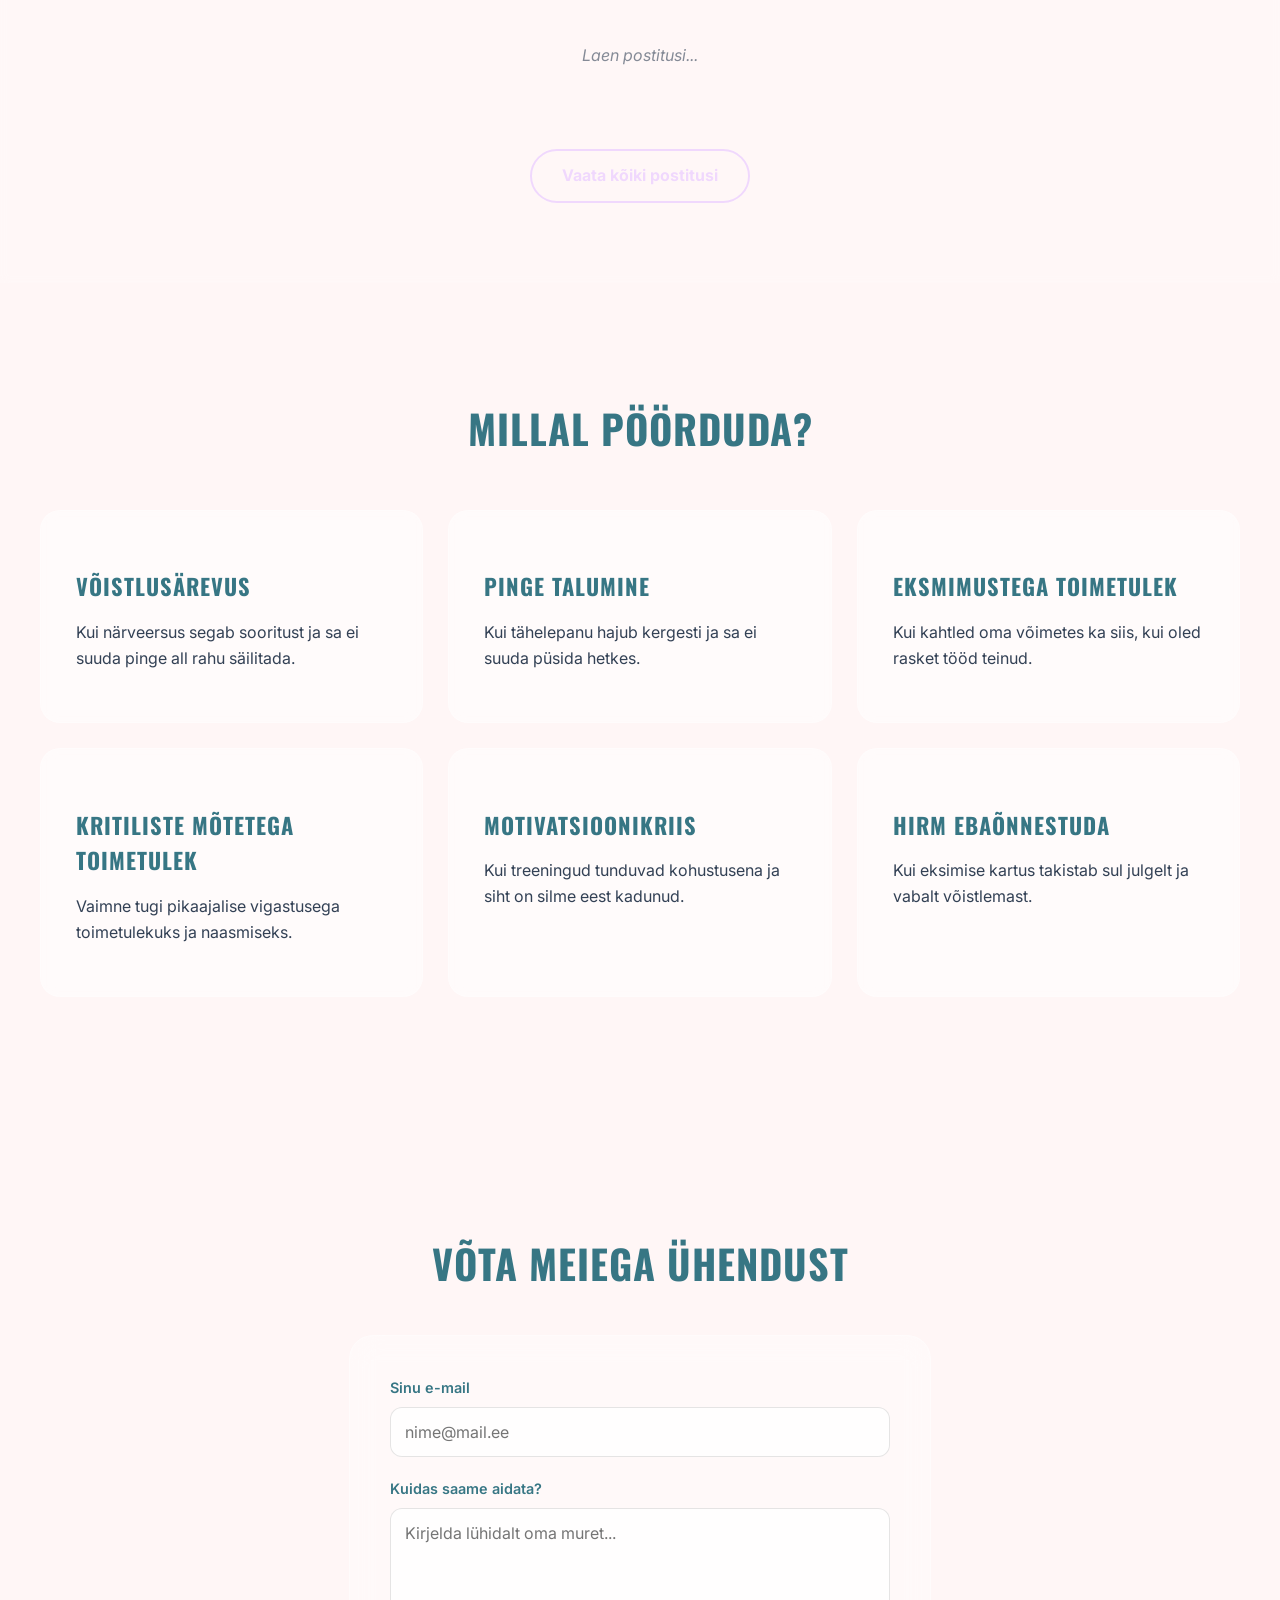
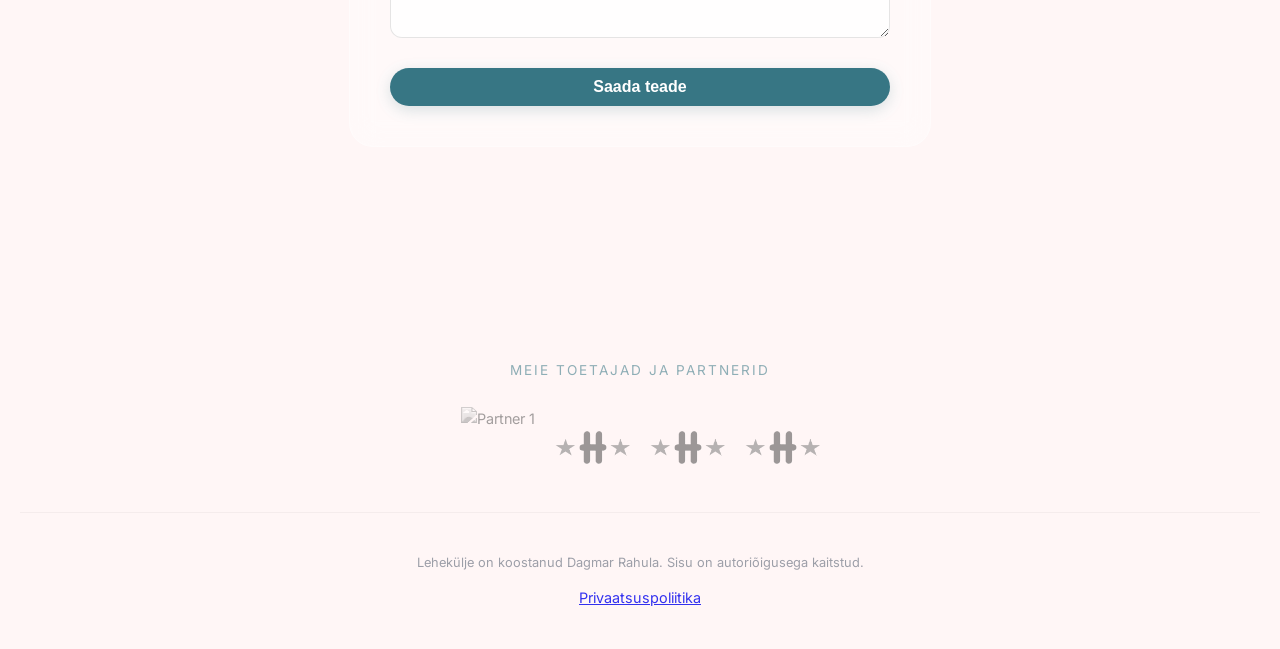
==== commit 52d5eee9: "insat tööle saamine" ====
--- a/index.html
+++ b/index.html
@@ -17,12 +17,12 @@
         </a>
         <div class="nav-right">
             <a href="meist.html">Meist</a>
+            <a href="teenused.html">Teenused</a>
             <a href="blogi.html">Blogi</a>
-            <!-- Kontaktinupp eristub gradiendiga -->
-            <a href="#kontakt" class="nav-contact-btn">Võta ühendust</a>
+            <a href="index.html#kontakt" class="nav-contact-btn">Võta ühendust</a>
         </div>
     </nav>
-<!-- tausta värvikood #ffcf
+
     <main class="main-content">
         <!-- Hero sektsioon: peamine väärtuspakkumine ja visuaalne fookus -->
         <section class="hero">
@@ -40,14 +40,13 @@
         <section class="instagram-section">
             <div class="section-header">
                 <h2>Jälgi meid <span class="gradient-text">Instagramis</span></h2>
-                <p>@peasport.ee</p>
             </div>
             <div id="instagram-feed" class="instagram-grid">
                 <!-- JavaScript täidab selle osa -->
                 <div class="loader">Laen postitusi...</div>
             </div>
             <div class="instagram-footer">
-                <a href="https://instagram.com" target="_blank" class="insta-btn">Vaata kõiki postitusi</a>
+                <a href="https://www.instagram.com/spordipsuhholoogia_peasport/" target="_blank" class="insta-btn">Vaata kõiki postitusi</a>
             </div>
         </section>
 
@@ -60,15 +59,15 @@
                     <p>Kui närveersus segab sooritust ja sa ei suuda pinge all rahu säilitada.</p>
                 </div>
                 <div class="reach-out-card">
-                    <h3>Keskendumisraskused</h3>
+                    <h3>Pinge talumine</h3>
                     <p>Kui tähelepanu hajub kergesti ja sa ei suuda püsida hetkes.</p>
                 </div>
                 <div class="reach-out-card">
-                    <h3>Madal eneseusk</h3>
+                    <h3>Eksmimustega toimetulek</h3>
                     <p>Kui kahtled oma võimetes ka siis, kui oled rasket tööd teinud.</p>
                 </div>
                 <div class="reach-out-card">
-                    <h3>Vigastuspaus</h3>
+                    <h3>Kritiliste mõtetega toimetulek</h3>
                     <p>Vaimne tugi pikaajalise vigastusega toimetulekuks ja naasmiseks.</p>
                 </div>
                 <div class="reach-out-card">
@@ -85,8 +84,8 @@
 
     <!-- Kontaktivorm: ühendatud Formspree teenusega -->
     <section id="kontakt" class="contact-section">
-        <h2>Võta ühendust</h2>
-        <form id="my-form" action="https://formspree.io/f/mreygery" method="POST" class="contact-form">
+        <h2>Võta meiega ühendust</h2>
+        <form id="my-form" method="POST" class="contact-form">
             <div class="form-group">
                 <label for="email">Sinu e-mail</label>
                 <input type="email" id="email" name="email" placeholder="nime@mail.ee" required>
@@ -106,15 +105,19 @@
         <div class="footer-partners">
             <p>Meie toetajad ja partnerid</p>
             <div class="partner-logos">
-                <img src="assets/img/toetaja.png" alt="Partner 1">
+                <img src="assets/img/toetaja1.png" alt="Partner 1">
                 <img src="assets/img/toetaja.png" alt="Partner 2">
                 <img src="assets/img/toetaja.png" alt="Partner 3">
                 <img src="assets/img/toetaja.png" alt="Partner 4">
             </div>
         </div>
         <p class="copyright">Lehekülje on koostanud Dagmar Rahula. Sisu on autoriõigusega kaitstud.</p>
+        <div class="footer-privacy">
+            <a href="privaatsus.html">Privaatsuspoliitika</a>
+        </div>
     </footer>
     <!-- JavaScript loogika vormi saatmiseks -->
+    <script src="config.js"></script>
     <script src="funk.js"></script>
 </body>
 </html>
--- a/style.css
+++ b/style.css
@@ -6,9 +6,8 @@
     --primary-pink: #f0d8fd;
     --brand-dark: #377684;
     --text-main: #334155;
-    --bg-gradient: rgba(255, 197, 197, 0.05);
-
-
+    --bg-gradient: rgba(255, 197, 197, 0.15);
+}
     /* tausta värvikood #ffc5c5 */
 
 /* 2. ÜLDINE STIIL */
@@ -144,10 +143,10 @@
 /* 5. UUS: MIS ON PEASPORT SEKTIOSON (Hele sinine) */
 .about-section {
     margin-top: 0; 
-    padding: 50px 30px;
+    padding: 80px 30px;
     background-color: rgba(70, 157, 214, 0.4); 
     backdrop-filter: blur(10px);
-    padding: 50px 30px;
+    padding: 80px 30px;
     margin: -1px 0 0 0;  /* -1px nihutab sektsiooni õrnalt üles, et peita igasugune vahe */
     border-radius: 0;    /* Eemalda ümarad nurgad ülaosast */
     text-align: center;
@@ -162,44 +161,6 @@
     font-size: 1.15rem;
     max-width: 800px;
     margin: 0 auto;
-}
-
-/* 6. TEENUSTE JA ISIKUTE KAARDID */
-.services {
-    display: flex;
-    justify-content: center;
-    gap: 25px;
-    margin-top: 40px;
-    flex-wrap: wrap;
-}
-
-.service-card, .isik-kaart {
-    background: rgba(255, 255, 255, 0.85);
-    border-radius: 16px;
-    box-shadow: 0 8px 16px rgba(0, 0, 0, 0.05);
-    transition: transform 0.3s ease;
-}
-
-.service-card:hover, .isik-kaart:hover {
-    transform: translateY(-5px);
-}
-
-.service-card {
-    padding: 30px;
-    width: 280px;
-    border: 1px solid rgba(255, 255, 255, 0.5);
-}
-
-.isik-kaart {
-    display: flex;
-    max-width: 800px;
-    margin: 0 auto 30px auto;
-    overflow: hidden;
-}
-
-.isik-kaart img {
-    width: 220px;
-    object-fit: cover;
 }
 
 .isik-info {
@@ -292,7 +253,7 @@
 
 /* --- MILLAL PÖÖRDUDA SEKTIOSON --- */
 .when-to-reach-out {
-    padding: 50px 40px;
+    padding: 80px 40px;
     max-width: 1200px;
     margin: 0 auto;
     text-align: center;
@@ -384,7 +345,7 @@
 
 /* --- KONTAKTEERUMISE SEKTIOSON --- */
 .contact-section {
-    padding: 50px 20px;
+    padding: 80px 20px;
     max-width: 600px; /* Hoiab vormi kitsa ja tsentreerituna */
     margin: 40px auto;
     text-align: center;
@@ -399,7 +360,7 @@
 .contact-form {
     background: rgba(255, 255, 255, 0.4); /* Translucent efekt */
     backdrop-filter: blur(15px);
-    padding: 30px;
+    padding: 40px;
     border-radius: 24px;
     border: 1px solid rgba(255, 255, 255, 0.3);
     display: flex;
@@ -470,44 +431,13 @@
     border: 1px solid rgba(255, 255, 255, 0.3);
     padding: 40px;
     margin: 20px auto;
-    max-width: 1000px;
+    max-width: 1200px; /* MUUDETUD: enne oli 1000px */
 }
 
 /* Gradiendiga tekst, mida nägime su heros */
 .gradient-text {
     color: var(--brand-dark);
     font-weight: 800;
-}
-
-/* --- PORTREE- JA KITSAM MEESKONNA KAART --- */
-.team-member-card {
-    display: flex;
-    gap: 40px;
-    background: rgba(255, 255, 255, 0.4);
-    backdrop-filter: blur(15px);
-    padding: 35px;
-    border-radius: 24px;
-    border: 1px solid rgba(255, 255, 255, 0.3);
-    margin-bottom: 30px;
-    align-items: flex-start;
-}
-
-/* Vasak tulp: Kitsam (200px) */
-.member-sidebar {
-    width: 200px; /* Vähendatud laius */
-    flex-shrink: 0;
-    text-align: center; /* Sisu tsentreerimine pildi alla */
-}
-
-/* Püstine pilt */
-.member-img {
-    width: 100%;
-    height: 250px; /* Sundib portree kõrguse */
-    aspect-ratio: 4 / 5; /* Sundib portree aspekti */
-    object-fit: cover; /* Vältib moonutusi */
-    border-radius: 16px;
-    margin-bottom: 12px; /* Väiksem marginaal */
-    box-shadow: 0 8px 15px rgba(0,0,0,0.1);
 }
 
 .member-sidebar h3 {
@@ -546,19 +476,6 @@
 .social-icon:hover {
     background: var(--primary-pink);
     color: white;
-}
-
-/* Parem tulp: Tekst */
-.member-content {
-    flex-grow: 1;
-    padding-top: 5px;
-}
-
-.member-content p {
-    margin-bottom: 20px;
-    line-height: 1.7;
-    text-align: left;
-    color: #334155;
 }
 
 /* Mobiili vaade */
@@ -580,7 +497,7 @@
 
 /* --- INSTAGRAMI GRIDI STIILID --- */
 .instagram-section {
-    padding: 50px 40px;
+    padding: 80px 40px;
     background: rgba(255, 255, 255, 0.2);
     backdrop-filter: blur(5px);
     text-align: center;
@@ -624,7 +541,7 @@
 
 .insta-card {
     position: relative;
-    aspect-ratio: 1 / 1;
+    aspect-ratio: 4/5;
     overflow: hidden;
     border-radius: 12px;
     background: #f1f5f9;
@@ -688,4 +605,146 @@
     padding: 40px;
     font-style: italic;
     opacity: 0.6;
+}
+
+/* --- MEESKONNA LÕPLIK STIIL (VOOLAV TEKST + LAIEMAD KASTID) --- */
+
+#team-container {
+    display: grid;
+    grid-template-columns: 1fr 1fr; /* Sunnib kaks kasti võrdselt laiali */
+    gap: 40px;
+    width: 100%;
+    padding: 10px 0;
+    align-items: start;
+}
+
+.team-member-card {
+    background: rgba(255, 255, 255, 0.4);
+    backdrop-filter: blur(15px);
+    padding: 35px;
+    border-radius: 24px;
+    border: 1px solid rgba(255, 255, 255, 0.3);
+    display: block !important; /* Kohustuslik voolamiseks */
+}
+
+/* Pilt ja nupud ühes kastis vasakul */
+.member-float-box {
+    float: left;
+    width: 210px; /* Fikseeritud laius pildile ja nuppudele */
+    margin: 0 30px 10px 0; /* Suurem vahe pildi ja teksti vahel */
+    text-align: center;
+}
+
+.member-img {
+    width: 100%;
+    height: 280px !important; /* MUUDETUD: Fikseeritud kõrgus teeb pildid IDENTSEKS */
+    object-fit: cover; /* Tagab, et pilt ei läheks näost laiaks/peenikeseks */
+    border-radius: 12px;
+    box-shadow: 0 8px 15px rgba(0,0,0,0.1);
+    margin-bottom: 15px; /* Vahe pildi ja nuppude vahel */
+}
+
+.member-socials {
+    display: flex;
+    justify-content: center;
+    gap: 8px;
+    flex-wrap: wrap; /* Kui ei mahu, lähevad kahereale */
+}
+
+.social-icon {
+    font-size: 0.75rem;
+    text-decoration: none;
+    color: var(--brand-dark);
+    border: 1px solid var(--brand-dark);
+    padding: 5px 12px;
+    border-radius: 20px;
+    font-weight: 600;
+    transition: 0.3s ease;
+}
+
+.social-icon:hover {
+    background: var(--brand-dark);
+    color: white;
+}
+
+/* Nimi, eriala ja tekst */
+.member-name {
+    margin: 0 0 5px 0;
+    font-size: 1.6rem;
+    color: var(--brand-dark);
+    padding-top: 5px;
+}
+
+.degree {
+    display: block;
+    font-size: 0.95rem;
+    font-weight: 600;
+    color: var(--brand-dark);
+    margin-bottom: 20px; /* Teeb tiitli ja põhiteksti vahele ruumi */
+}
+
+.member-content {
+    line-height: 1.6;
+    color: #334155;
+    font-size: 0.95rem;
+}
+
+.member-content p {
+    margin-top: 0;
+}
+
+/* Mobiilivaade */
+@media (max-width: 900px) {
+    #team-container { grid-template-columns: 1fr; }
+    .glass-container { padding: 20px; }
+}
+
+@media (max-width: 650px) {
+    .member-float-box {
+        float: none;
+        width: 100%;
+        margin: 0 0 20px 0;
+    }
+    .member-img {
+        width: 220px; /* Mobiilis teeb pildi natuke kitsamaks */
+        margin: 0 auto 15px auto;
+        display: block;
+    }
+    .team-member-card { text-align: center; }
+}
+
+/* --- PEASPORT OÜ TSENTREERIMINE --- */
+.company-footer {
+    text-align: center;
+    margin-top: 60px;
+    padding: 40px;
+    background: rgba(255, 255, 255, 0.2);
+    border-radius: 20px;
+}
+
+.company-description {
+    max-width: 800px;
+    margin: 0 auto 30px auto;
+    text-align: center;
+}
+
+.company-description h2 {
+    color: var(--brand-dark);
+}
+
+.company-info {
+    display: flex;
+    justify-content: center;
+    gap: 30px;
+    flex-wrap: wrap;
+    font-size: 0.9rem;
+    opacity: 0.9;
+}
+
+/* Mobiilivaade */
+@media (max-width: 768px) {
+    #team-container { grid-template-columns: 1fr; }
+    .member-img { width: 100%; height: auto; aspect-ratio: 4/5; float: none; margin: 0 0 20px 0; }
+    .team-member-card { text-align: center; }
+    .member-socials { justify-content: center; }
 }
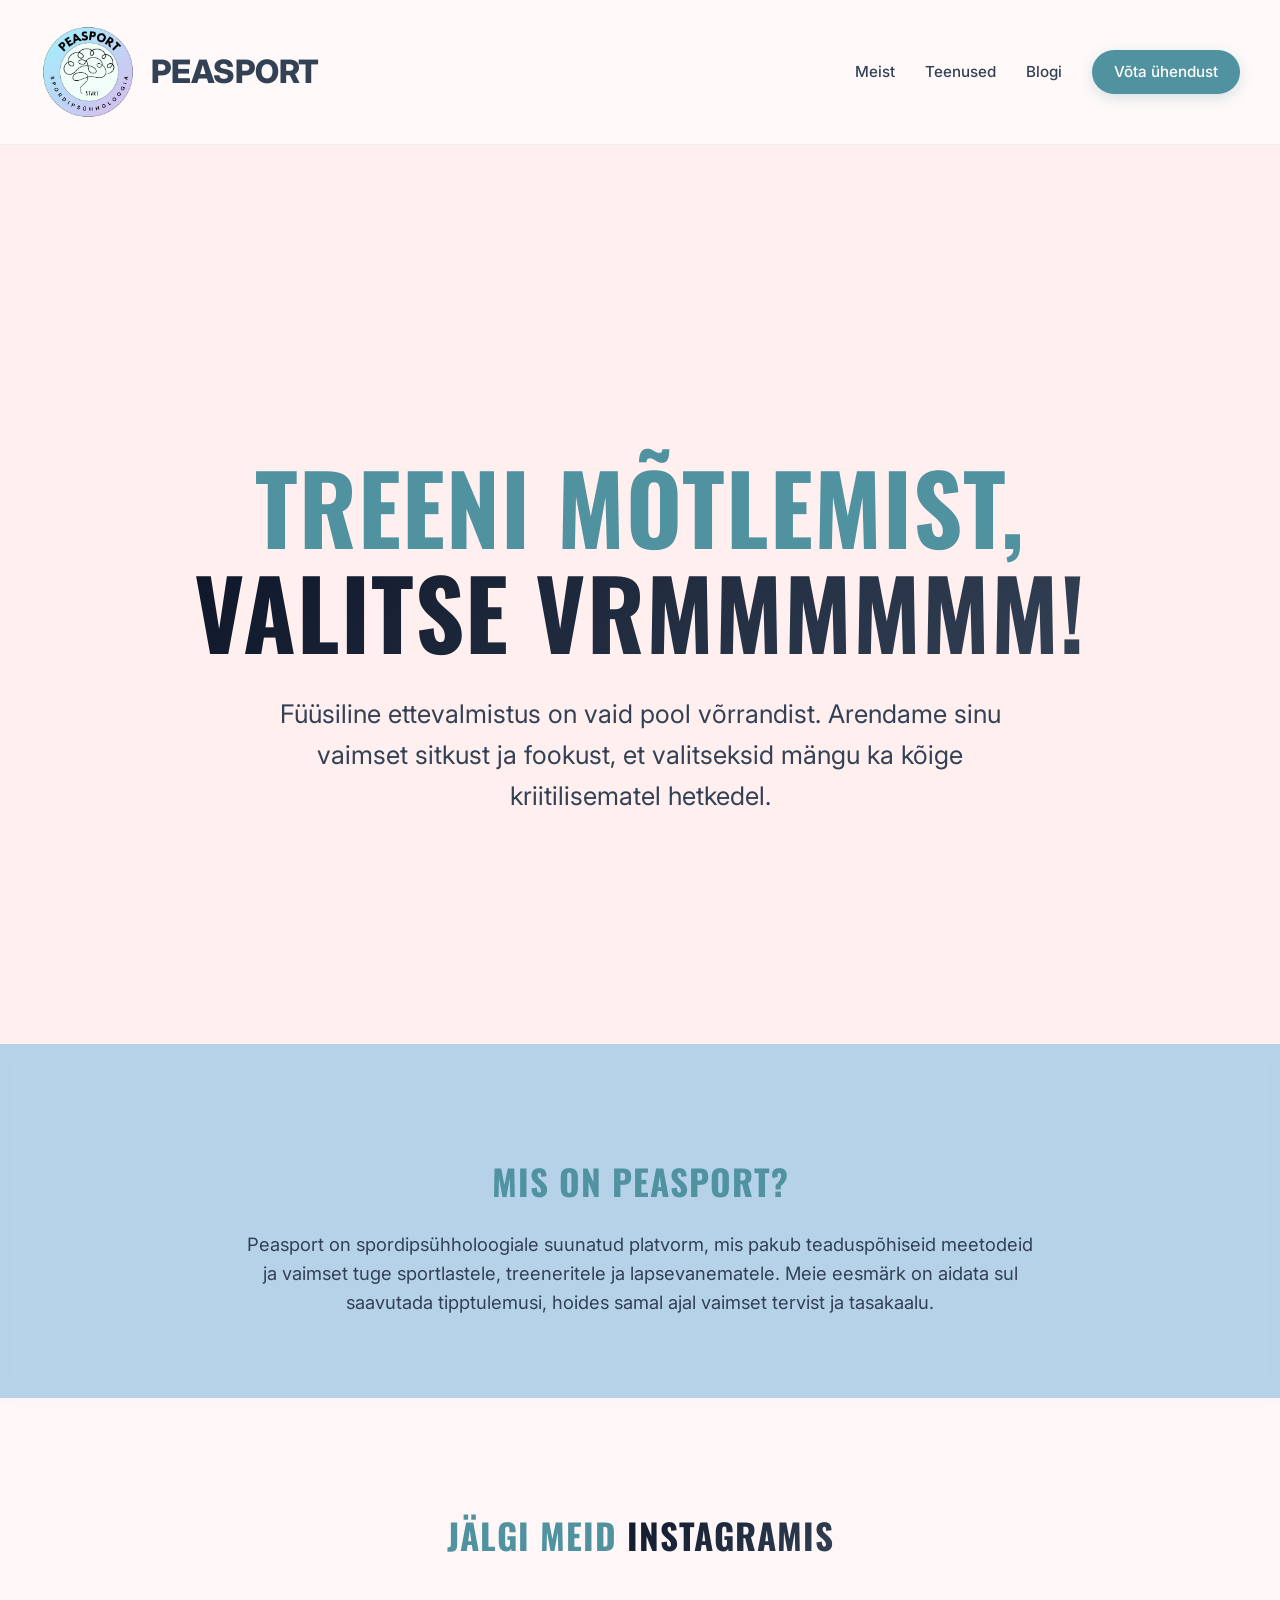
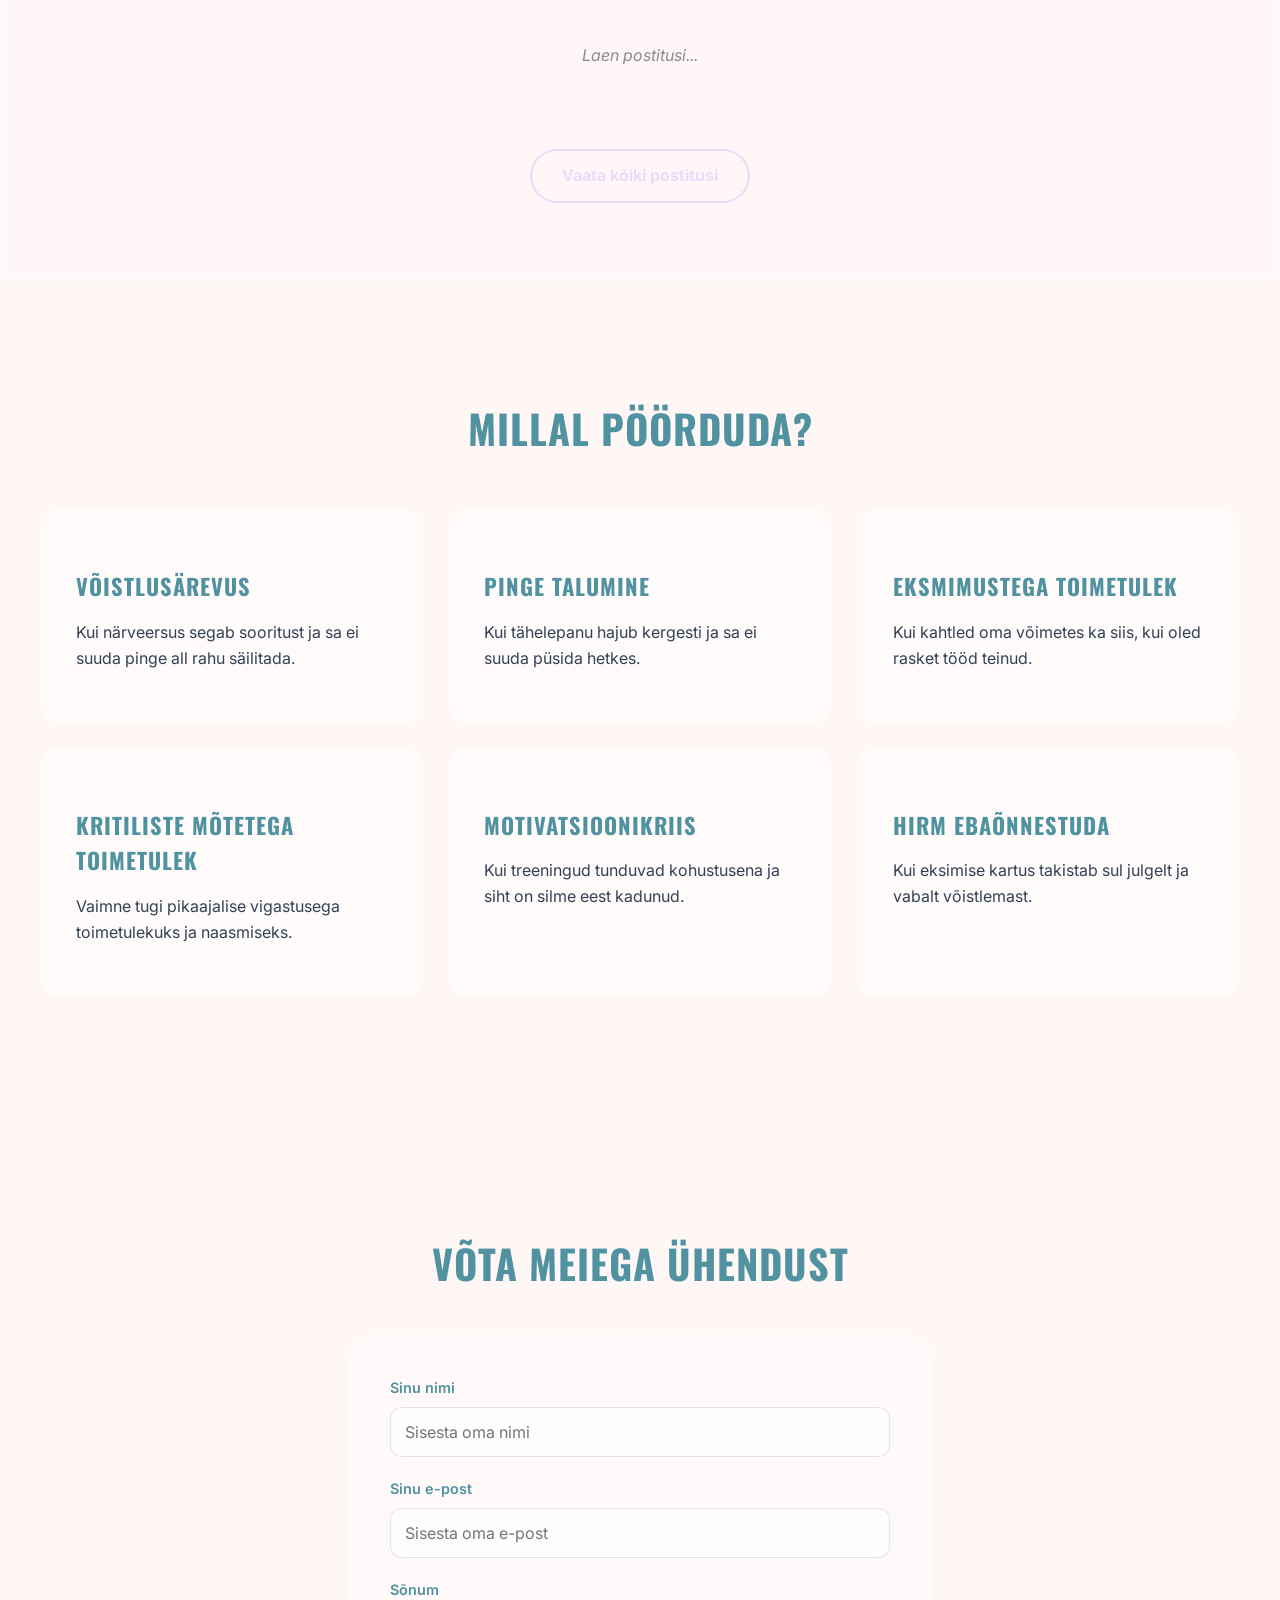
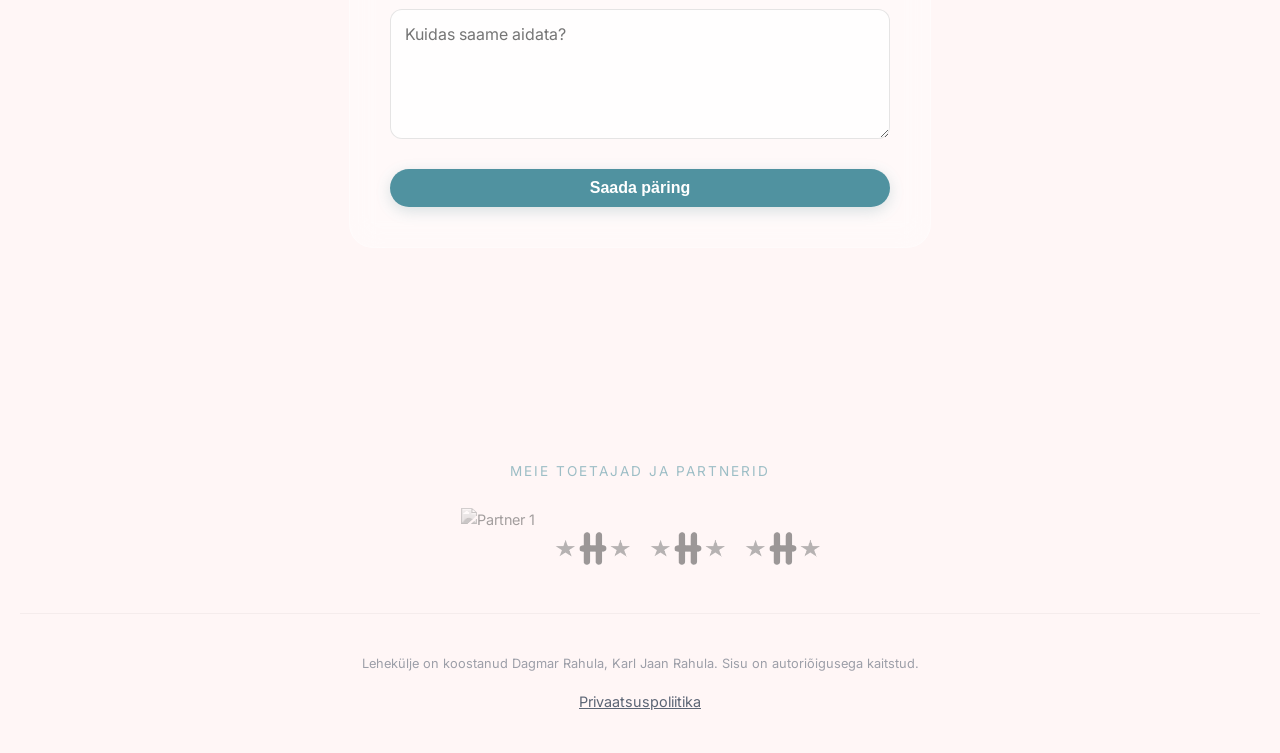
==== commit c7d263da: "Config back, also blogi ilusam, Gmaili idee" ====
--- a/index.html
+++ b/index.html
@@ -85,18 +85,23 @@
     <!-- Kontaktivorm: ühendatud Formspree teenusega -->
     <section id="kontakt" class="contact-section">
         <h2>Võta meiega ühendust</h2>
-        <form id="my-form" method="POST" class="contact-form">
+        <form id="contactForm" class="contact-form">
             <div class="form-group">
-                <label for="email">Sinu e-mail</label>
-                <input type="email" id="email" name="email" placeholder="nime@mail.ee" required>
+                <label for="name">Sinu nimi</label>
+                <input type="text" id="name" required placeholder="Sisesta oma nimi">
             </div>
+            
             <div class="form-group">
-                <label for="message">Kuidas saame aidata?</label>
-                <textarea id="message" name="message" rows="5" placeholder="Kirjelda lühidalt oma muret..." required></textarea>
+                <label for="email">Sinu e-post</label>
+                <input type="email" id="email" required placeholder="Sisesta oma e-post">
             </div>
-            <button id="submit-btn" type="submit" class="submit-btn">Saada teade</button>
-            <!-- Staatuse teade, mida juhitakse funk.js kaudu -->
-            <p id="form-status" style="text-align: center; margin-top: 20px; font-weight: bold; display: none;"></p>
+            
+            <div class="form-group">
+                <label for="message">Sõnum</label>
+                <textarea id="message" rows="5" required placeholder="Kuidas saame aidata?"></textarea>
+            </div>
+            
+            <button type="submit" class="submit-btn">Saada päring</button>
         </form>
     </section>
 
@@ -111,7 +116,7 @@
                 <img src="assets/img/toetaja.png" alt="Partner 4">
             </div>
         </div>
-        <p class="copyright">Lehekülje on koostanud Dagmar Rahula. Sisu on autoriõigusega kaitstud.</p>
+        <p class="copyright">Lehekülje on koostanud Dagmar Rahula, Karl Jaan Rahula. Sisu on autoriõigusega kaitstud.</p>
         <div class="footer-privacy">
             <a href="privaatsus.html">Privaatsuspoliitika</a>
         </div>
--- a/style.css
+++ b/style.css
@@ -4,7 +4,7 @@
 :root {
     --primary-blue: #cff9ff;
     --primary-pink: #f0d8fd;
-    --brand-dark: #377684;
+    --brand-dark: #5092a0;
     --text-main: #334155;
     --bg-gradient: rgba(255, 197, 197, 0.15);
 }
@@ -747,4 +747,255 @@
     .member-img { width: 100%; height: auto; aspect-ratio: 4/5; float: none; margin: 0 0 20px 0; }
     .team-member-card { text-align: center; }
     .member-socials { justify-content: center; }
+}
+
+/* Blogi täisvaate stiilid */
+.blog-post-full {
+    text-align: left;
+    background: rgba(255, 255, 255, 0.7);
+    backdrop-filter: blur(15px);
+    padding: 60px; /* Rohkem ruumi ümber teksti */
+    border-radius: 32px;
+    box-shadow: 0 15px 40px rgba(0, 0, 0, 0.05);
+    font-size: 1.15rem; /* Veidi suurem tekst mugavaks lugemiseks */
+    line-height: 1.8;
+    color: var(--text-main);
+}
+
+/* Pildid blogi teksti sees */
+.blog-post-full img {
+    max-width: 100%; /* Pilt ei lähe kunagi kastist välja */
+    height: auto;
+    display: block;
+    margin: 30px auto; /* Paigutab pildi keskele ja teeb vahet tekstiga */
+    border-radius: 16px;
+    box-shadow: 0 8px 20px rgba(0, 0, 0, 0.1);
+}
+
+/* Pealkirjad postituse sees */
+.blog-post-full h1, .blog-post-full h2 {
+    margin-top: 40px;
+    margin-bottom: 20px;
+}
+
+/* --- TEENUSED: LINEAARNE SCROLL --- */
+.services-list {
+    display: flex;
+    flex-direction: column;
+    gap: 60px;
+    margin-bottom: 80px;
+}
+
+.service-row {
+    display: flex;
+    align-items: center;
+    gap: 50px;
+    background: rgba(255, 255, 255, 0.4);
+    backdrop-filter: blur(15px);
+    padding: 40px;
+    border-radius: 24px;
+    border: 1px solid rgba(255, 255, 255, 0.3);
+    box-shadow: 0 10px 30px rgba(0,0,0,0.05);
+}
+
+/* Vahetab pildi ja teksti asukohta üle ühe */
+.service-row.reverse {
+    flex-direction: row-reverse;
+}
+
+.service-text {
+    flex: 1;
+    text-align: left;
+}
+
+.service-text h2 {
+    font-size: 2rem;
+    margin-top: 0;
+    margin-bottom: 15px;
+}
+
+.service-text p {
+    color: var(--text-main);
+    line-height: 1.7;
+    font-size: 1.05rem;
+}
+
+.service-img-container {
+    flex: 1;
+}
+
+.service-img-container img {
+    width: 100%;
+    height: 350px; /* Fikseeritud kõrgus, et pildid oleks ühesugused */
+    object-fit: cover;
+    border-radius: 16px;
+    box-shadow: 0 8px 20px rgba(0,0,0,0.1);
+}
+
+/* Mobiilivaade: Lükkab asjad alati üksteise alla (pilt peal, tekst all) */
+@media (max-width: 900px) {
+    .service-row, .service-row.reverse {
+        flex-direction: column;
+        gap: 30px;
+        padding: 30px;
+    }
+    .service-img-container img {
+        height: 250px;
+    }
+}
+
+/* --- PRIVAATSUSPOLIITIKA LEHT --- */
+.privacy-section {
+    padding: 20px;
+}
+
+.privacy-container {
+    max-width: 1200px; 
+    margin: 40px auto; 
+    text-align: left; 
+    padding: 60px; 
+    line-height: 1.8; 
+    color: var(--text-main); 
+    backdrop-filter: blur(15px); 
+    background: rgba(255, 255, 255, 0.7); 
+    border-radius: 24px; 
+    border: 1px solid rgba(255, 255, 255, 0.3); 
+    box-shadow: 0 10px 30px rgba(0,0,0,0.05); 
+    font-size: 1.05rem;
+}
+
+.privacy-title {
+    text-align: center; 
+    margin-bottom: 40px; 
+    font-size: 3.5rem;
+}
+
+.privacy-heading {
+    color: var(--brand-dark); 
+    margin-top: 40px; 
+    margin-bottom: 15px;
+}
+
+.privacy-text {
+    margin-bottom: 20px;
+}
+
+.privacy-list {
+    margin-left: 20px; 
+    margin-bottom: 20px;
+}
+
+/* Privaatsuspoliitika link jaluses */
+.footer-privacy {
+    margin-top: 15px;
+}
+
+.footer-privacy a {
+    color: var(--text-main); /* Teeb lingi nähtavaks (tumedaks) */
+    text-decoration: underline; 
+    font-size: 0.9rem;
+    transition: 0.3s ease;
+}
+
+.footer-privacy a:hover {
+    color: var(--brand-dark);
+}
+
+/* Gradient text (kui seda pole veel mujal failis) */
+.gradient-text {
+    background: linear-gradient(135deg, #0f172a 0%, #334155 100%);
+    -webkit-background-clip: text;
+    -webkit-text-fill-color: transparent;
+    background-clip: text;
+    text-fill-color: transparent;
+}
+
+/* --- ISIKUKAARDI FIRMA INFO Frima fix--- */
+.member-company-info {
+    margin-top: 25px;
+    font-size: 0.85rem;
+    color: var(--text-main);
+    opacity: 0.8;
+}
+
+.member-company-info p {
+    margin: 3px 0 !important; 
+}
+
+.member-company-divider {
+    border: 0;
+    border-top: 2px solid rgba(0, 0, 0, 0.5); /* 2px teeb paksemaks, 0.5 teeb tumedamaks */
+    margin: 20px 0 15px 0;
+    width: 100%;
+}
+
+/* --- BLOGIKAARTIDE UUS DISAIN --- */
+
+.blog-card {
+    background: rgba(255, 255, 255, 0.6);
+    backdrop-filter: blur(15px);
+    border-radius: 24px;
+    border: 1px solid rgba(255, 255, 255, 0.5);
+    display: flex;
+    flex-direction: column;
+    overflow: hidden; /* Hoiab pildi ilusti kaardi ümarate nurkade sees */
+    transition: all 0.3s ease; /* Sujuv animatsioon */
+    box-shadow: 0 4px 15px rgba(0, 0, 0, 0.03);
+}
+
+/* Hõljumisefekt: tõstab kaarti natuke üles ja teeb varju tugevamaks */
+.blog-card:hover {
+    transform: translateY(-8px);
+    box-shadow: 0 15px 30px rgba(0, 0, 0, 0.08);
+    background: rgba(255, 255, 255, 0.85);
+}
+
+.blog-image-wrapper img {
+    width: 100%;
+    height: 220px;
+    object-fit: cover;
+    display: block;
+    border-bottom: 1px solid rgba(0,0,0,0.05);
+}
+
+.blog-content-wrapper {
+    padding: 30px;
+    display: flex;
+    flex-direction: column;
+    flex-grow: 1;
+}
+
+.blog-content-wrapper h2 {
+    margin-top: 0;
+    color: var(--brand-dark);
+    font-size: 1.4rem;
+    line-height: 1.3;
+    margin-bottom: 15px;
+}
+
+.blog-content-wrapper p {
+    color: var(--text-main);
+    margin-bottom: 25px;
+    flex-grow: 1; /* Lükkab nupu alati kaardi põhja */
+}
+
+/* Uus loetav "Loe edasi" link */
+.blog-read-more {
+    display: inline-flex;
+    align-items: center;
+    align-self: flex-start;
+    color: var(--brand-dark);
+    font-weight: 700;
+    text-decoration: none;
+    font-size: 0.95rem;
+    text-transform: uppercase;
+    letter-spacing: 1px;
+    transition: all 0.3s ease;
+    padding-bottom: 3px;
+    border-bottom: 2px solid transparent;
+}
+
+.blog-read-more:hover {
+    color: #ec4899; /* Sinu koodis varem kasutatud ilus roosa */
+    border-bottom: 2px solid #ec4899;
 }
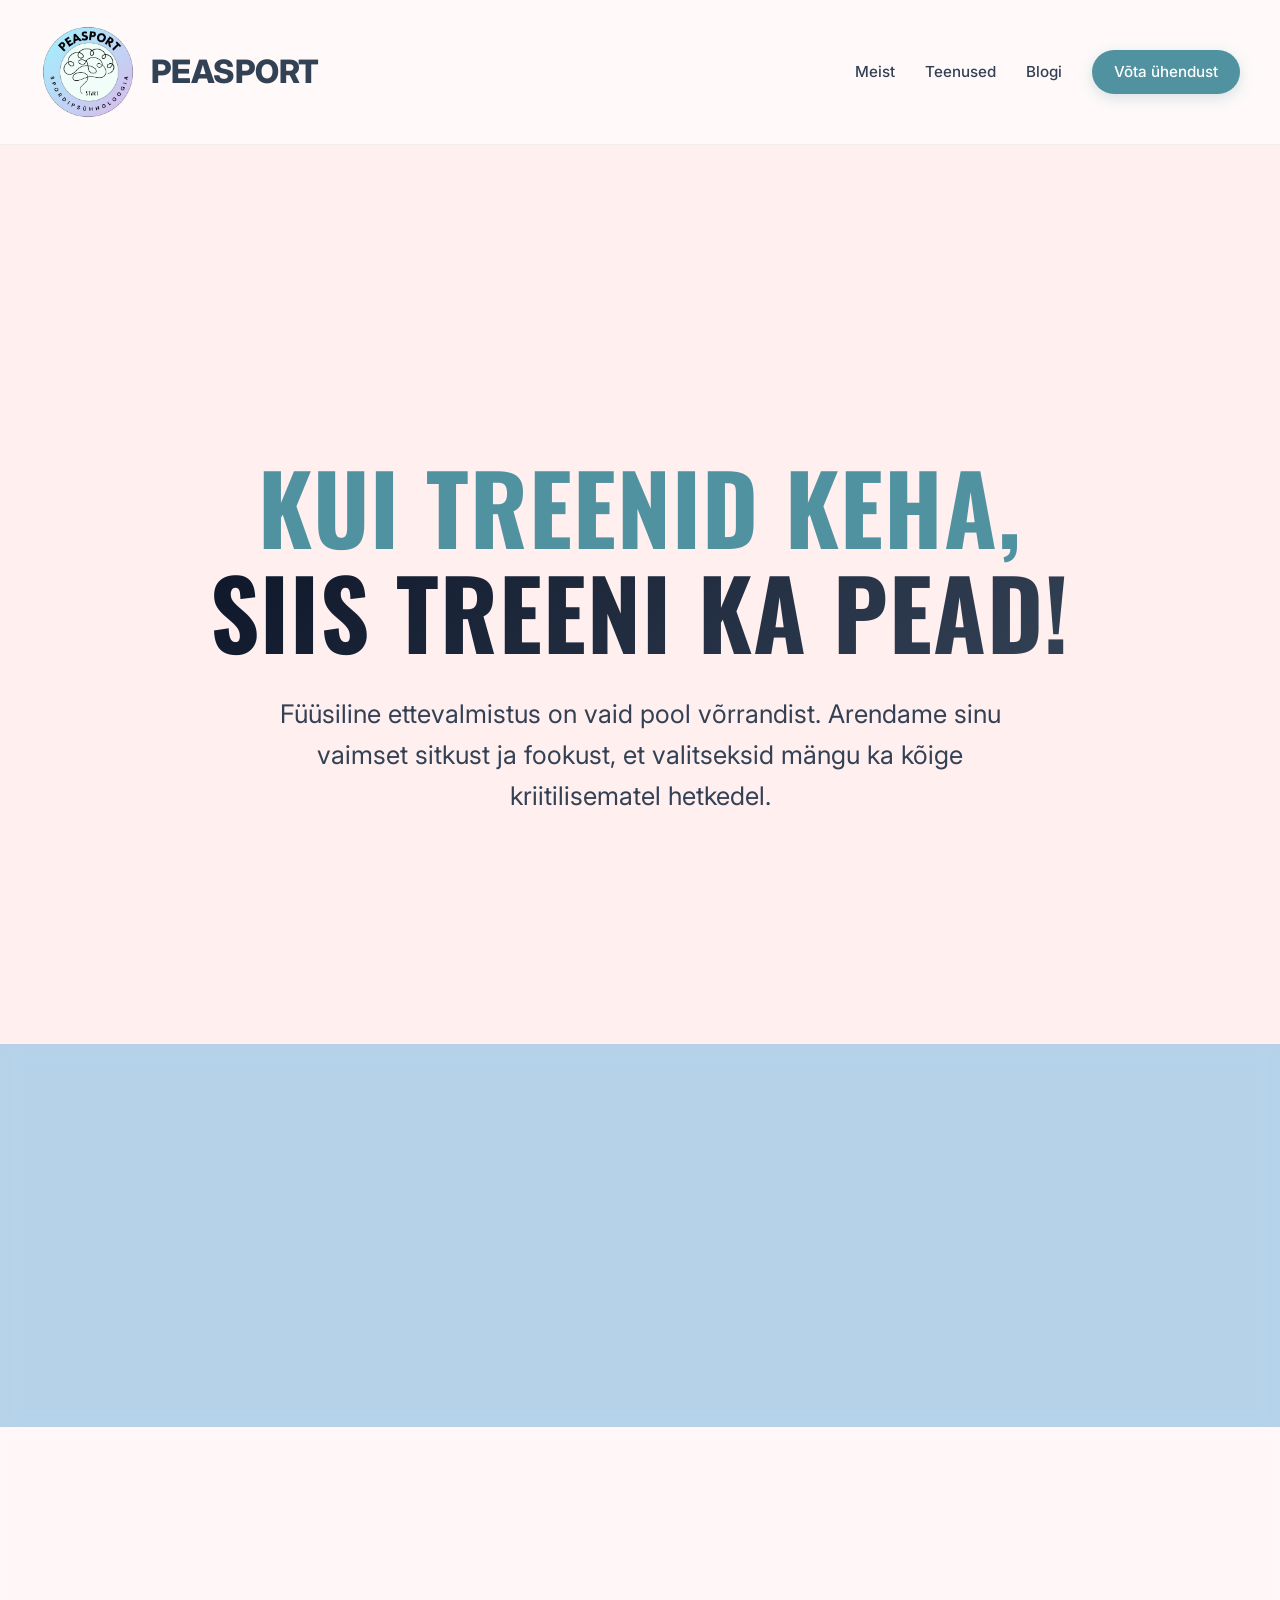
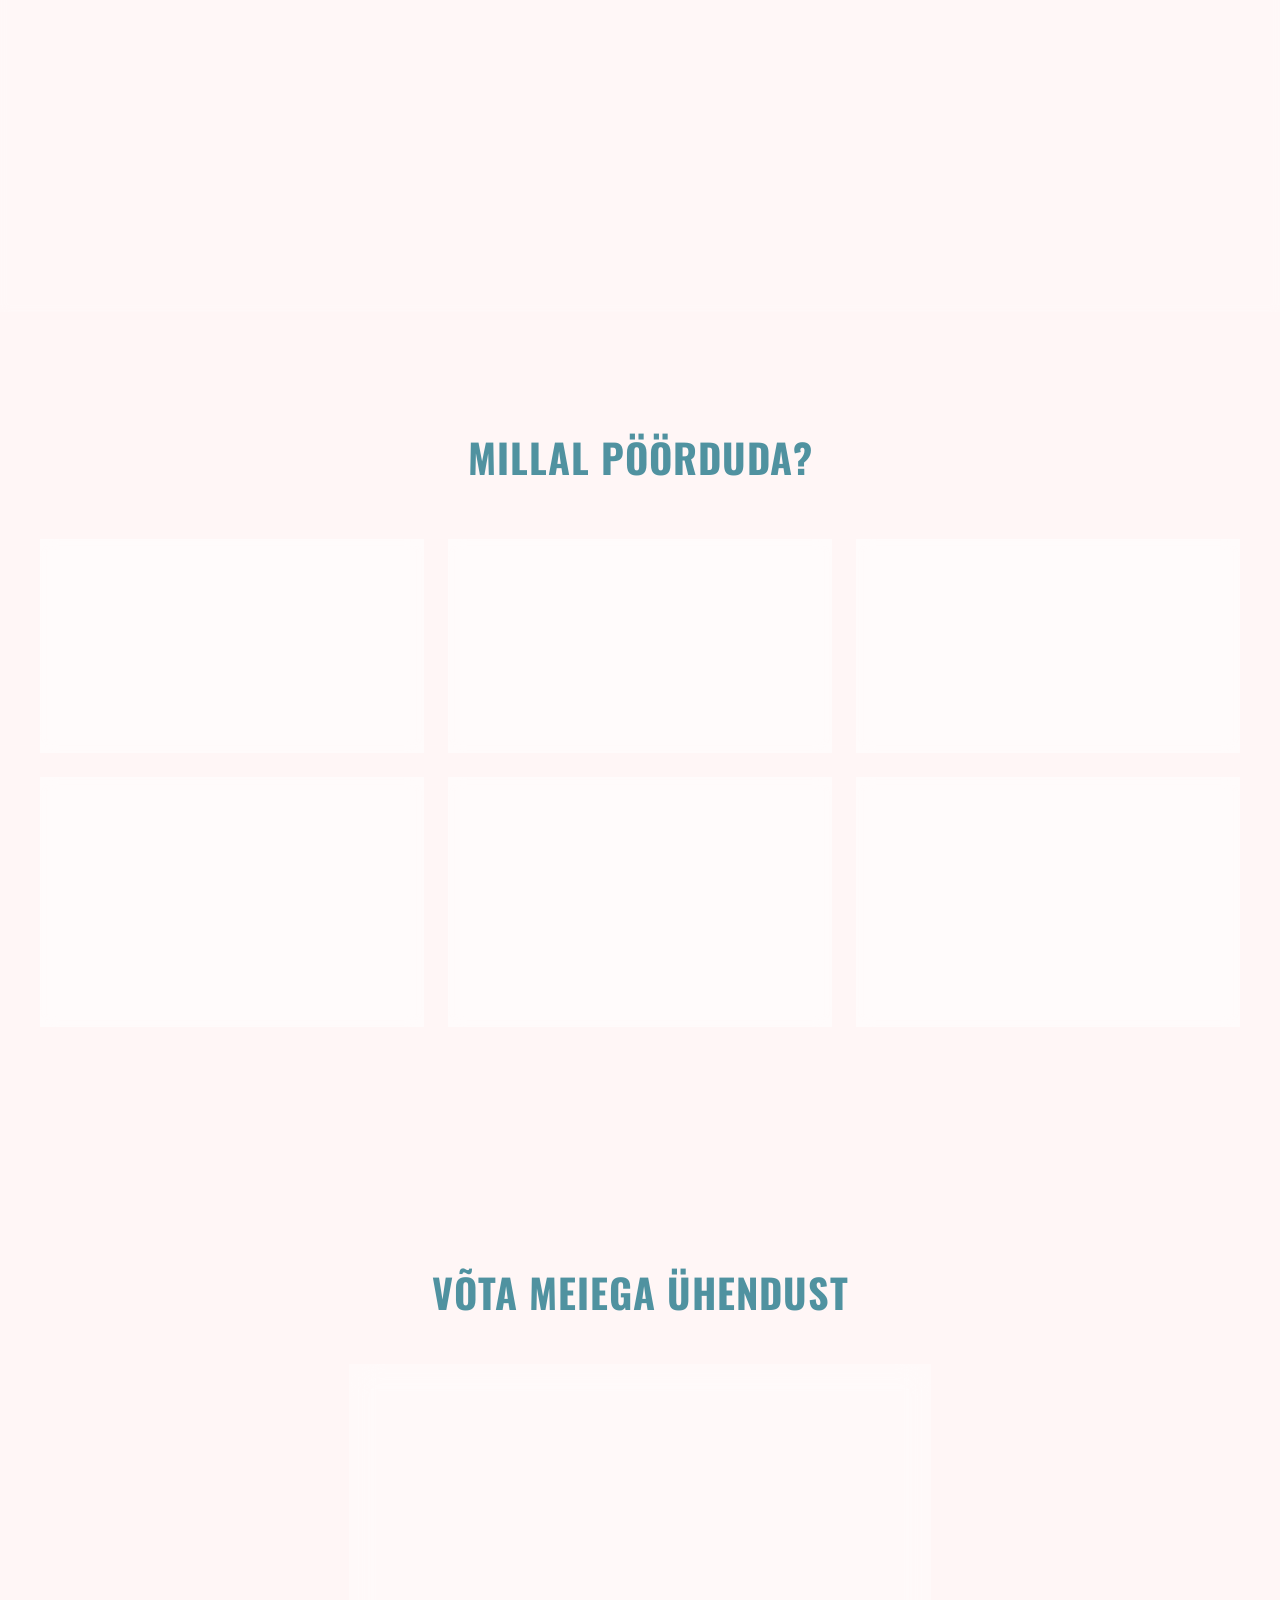
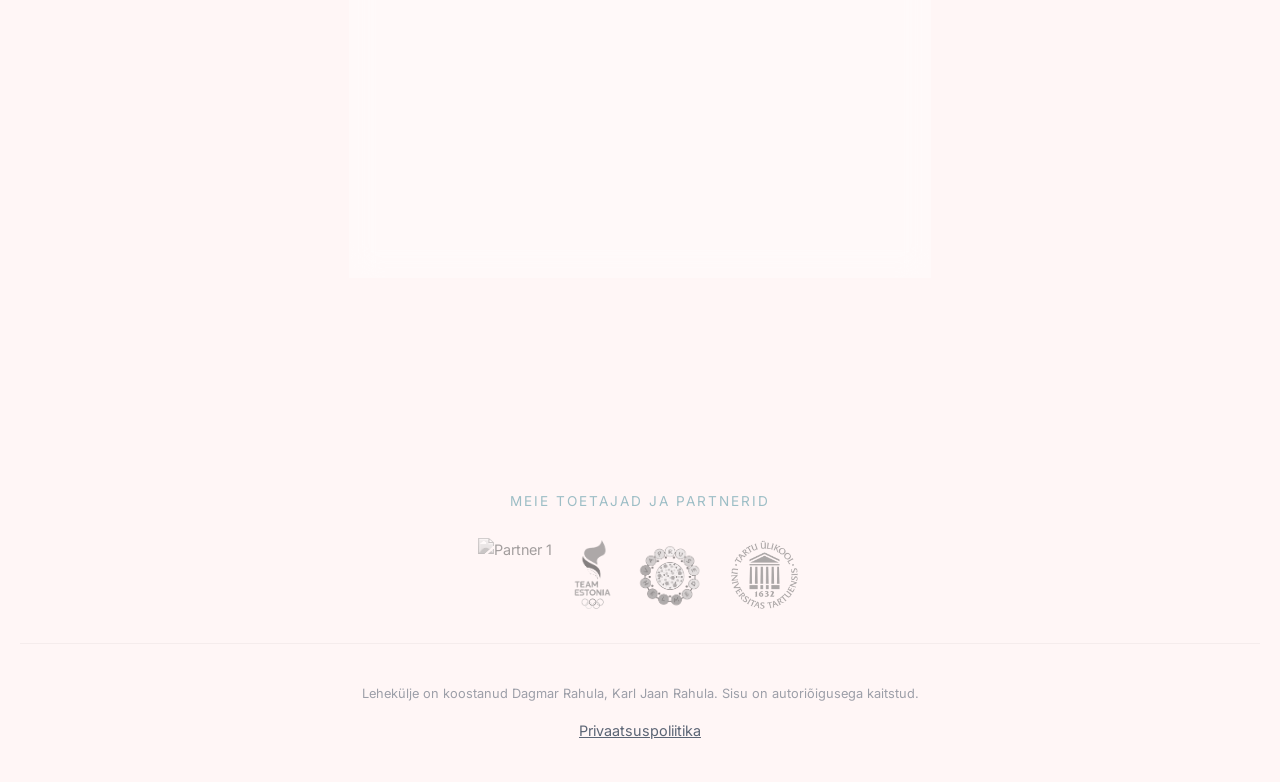
==== commit e576a8f6: "Minor text and images fixes" ====
--- a/index.html
+++ b/index.html
@@ -26,14 +26,14 @@
     <main class="main-content">
         <!-- Hero sektsioon: peamine väärtuspakkumine ja visuaalne fookus -->
         <section class="hero">
-            <h1>Treeni mõtlemist, <br><span class="gradient-text">valitse VRMMMMMM!</span></h1>
+            <h1>Kui treenid keha, <br><span class="gradient-text">siis treeni ka pead!</span></h1>
             <p>Füüsiline ettevalmistus on vaid pool võrrandist. Arendame sinu vaimset sitkust ja fookust, et valitseksid mängu ka kõige kriitilisematel hetkedel.</p>
         </section>
 
         <!-- Sissejuhatav sektsioon: selgitab platvormi olemust -->
         <section class="about-section">
             <h2>Mis on Peasport?</h2>
-            <p>Peasport on spordipsühholoogiale suunatud platvorm, mis pakub teaduspõhiseid meetodeid ja vaimset tuge sportlastele, treeneritele ja lapsevanematele. Meie eesmärk on aidata sul saavutada tipptulemusi, hoides samal ajal vaimset tervist ja tasakaalu.</p>
+            <p>“Peasport” keskendub spordipsühholoogiale. Täpsemalt sellele, kuidas mõtted, emotsioonid ja käitumine mõjutavad sooritust. Vaimne pool ei ole midagi juhuslikku, vaid teadlikult arendatav osa igast sooritusest. See aitab sportlastel ja treeneritel mõista oma sisemisi protsesse ning arendada oskusi, mis toetavad teda sportlikku arengut.</p>
         </section>
 
                 <!-- UUS: Instagrami sektsioon -->
@@ -71,11 +71,11 @@
                     <p>Vaimne tugi pikaajalise vigastusega toimetulekuks ja naasmiseks.</p>
                 </div>
                 <div class="reach-out-card">
-                    <h3>Motivatsioonikriis</h3>
+                    <h3>Hirm ebaõnnestuda</h3>
                     <p>Kui treeningud tunduvad kohustusena ja siht on silme eest kadunud.</p>
                 </div>
                 <div class="reach-out-card">
-                    <h3>Hirm ebaõnnestuda</h3>
+                    <h3>Madal eneseusk</h3>
                     <p>Kui eksimise kartus takistab sul julgelt ja vabalt võistlemast.</p>
                 </div>
             </div>
@@ -111,9 +111,9 @@
             <p>Meie toetajad ja partnerid</p>
             <div class="partner-logos">
                 <img src="assets/img/toetaja1.png" alt="Partner 1">
-                <img src="assets/img/toetaja.png" alt="Partner 2">
-                <img src="assets/img/toetaja.png" alt="Partner 3">
-                <img src="assets/img/toetaja.png" alt="Partner 4">
+                <img src="assets/img/toetaja2.png" alt="Partner 2">
+                <img src="assets/img/toetaja3.png" alt="Partner 3">
+                <img src="assets/img/toetaja4.png" alt="Partner 4">
             </div>
         </div>
         <p class="copyright">Lehekülje on koostanud Dagmar Rahula, Karl Jaan Rahula. Sisu on autoriõigusega kaitstud.</p>
--- a/style.css
+++ b/style.css
@@ -754,20 +754,23 @@
     text-align: left;
     background: rgba(255, 255, 255, 0.7);
     backdrop-filter: blur(15px);
-    padding: 60px; /* Rohkem ruumi ümber teksti */
+    padding: 60px;
     border-radius: 32px;
     box-shadow: 0 15px 40px rgba(0, 0, 0, 0.05);
-    font-size: 1.15rem; /* Veidi suurem tekst mugavaks lugemiseks */
+    font-size: 1.15rem;
     line-height: 1.8;
     color: var(--text-main);
-}
-
-/* Pildid blogi teksti sees */
+    max-width: 800px; 
+    margin: 0 auto; 
+}
+
 .blog-post-full img {
-    max-width: 100%; /* Pilt ei lähe kunagi kastist välja */
+    width: 100%; 
     height: auto;
+    max-height: 500px;
+    object-fit: cover;
     display: block;
-    margin: 30px auto; /* Paigutab pildi keskele ja teeb vahet tekstiga */
+    margin: 40px 0; 
     border-radius: 16px;
     box-shadow: 0 8px 20px rgba(0, 0, 0, 0.1);
 }
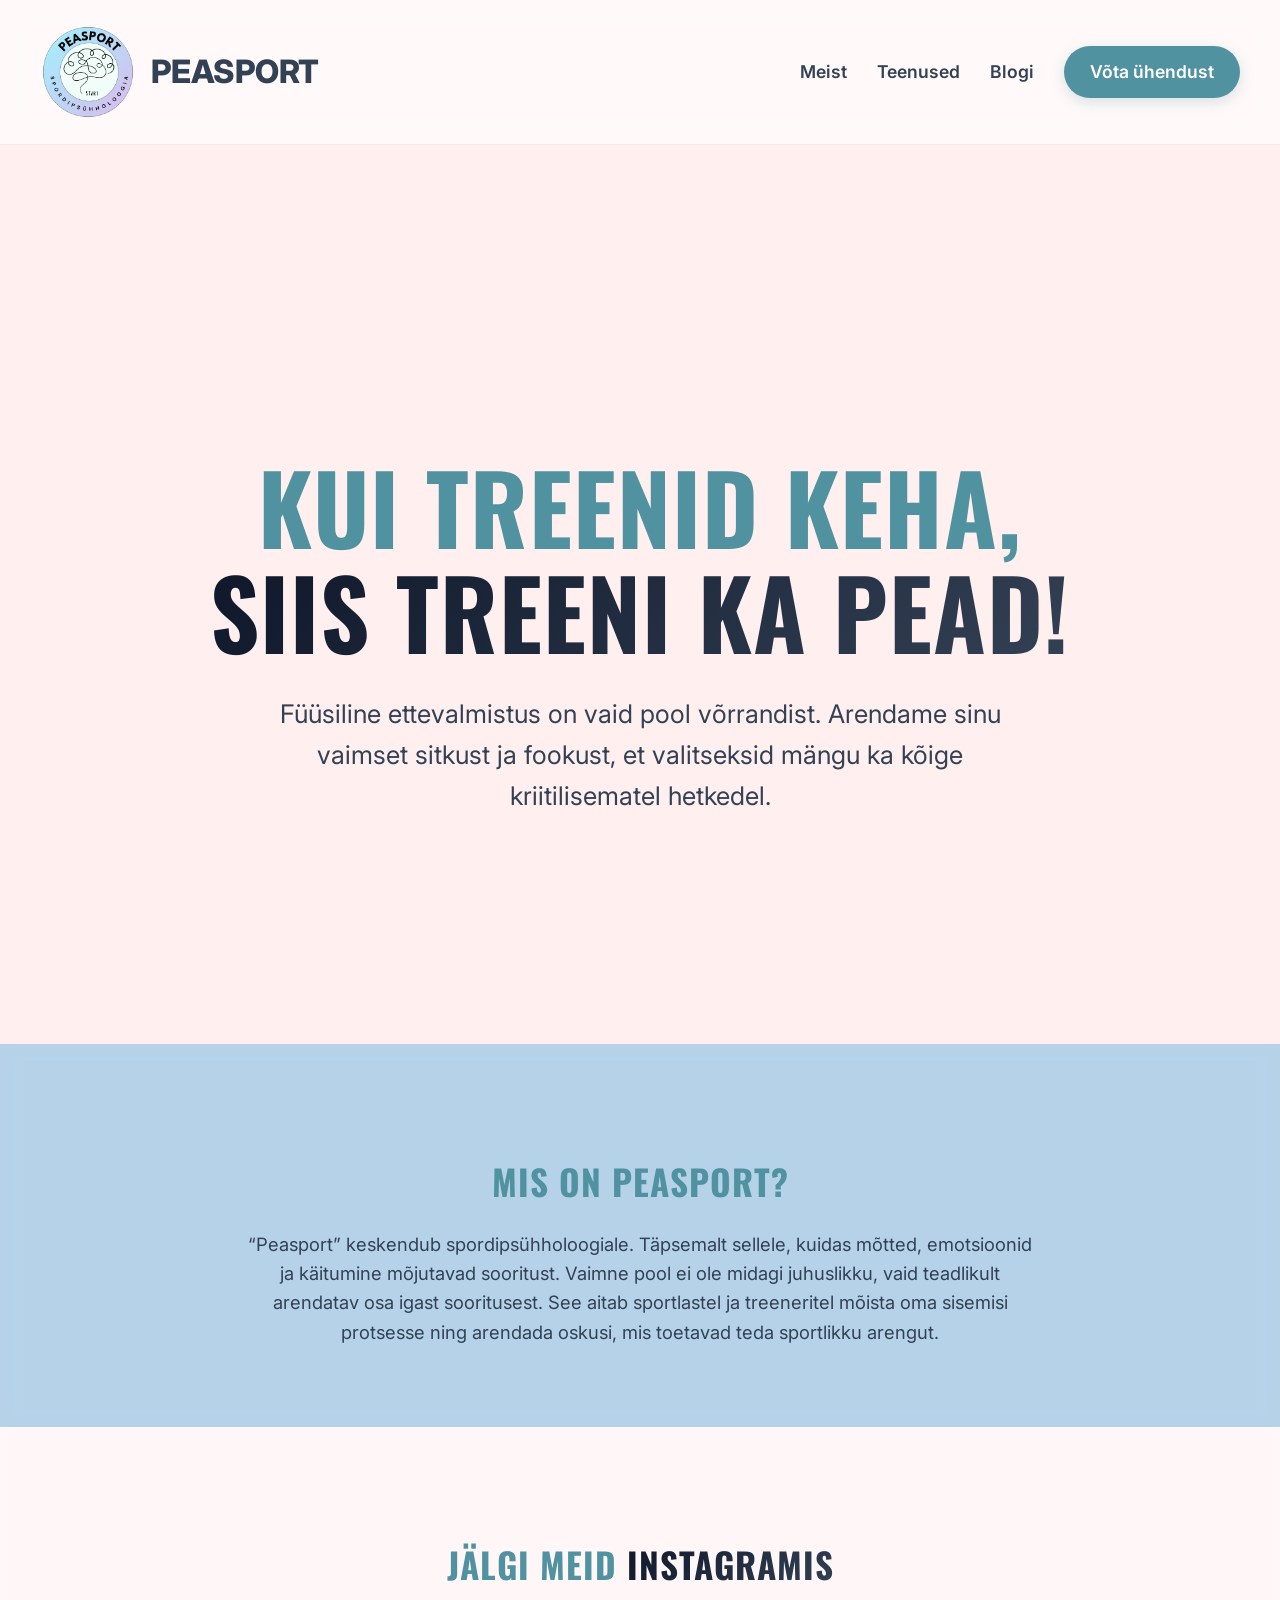
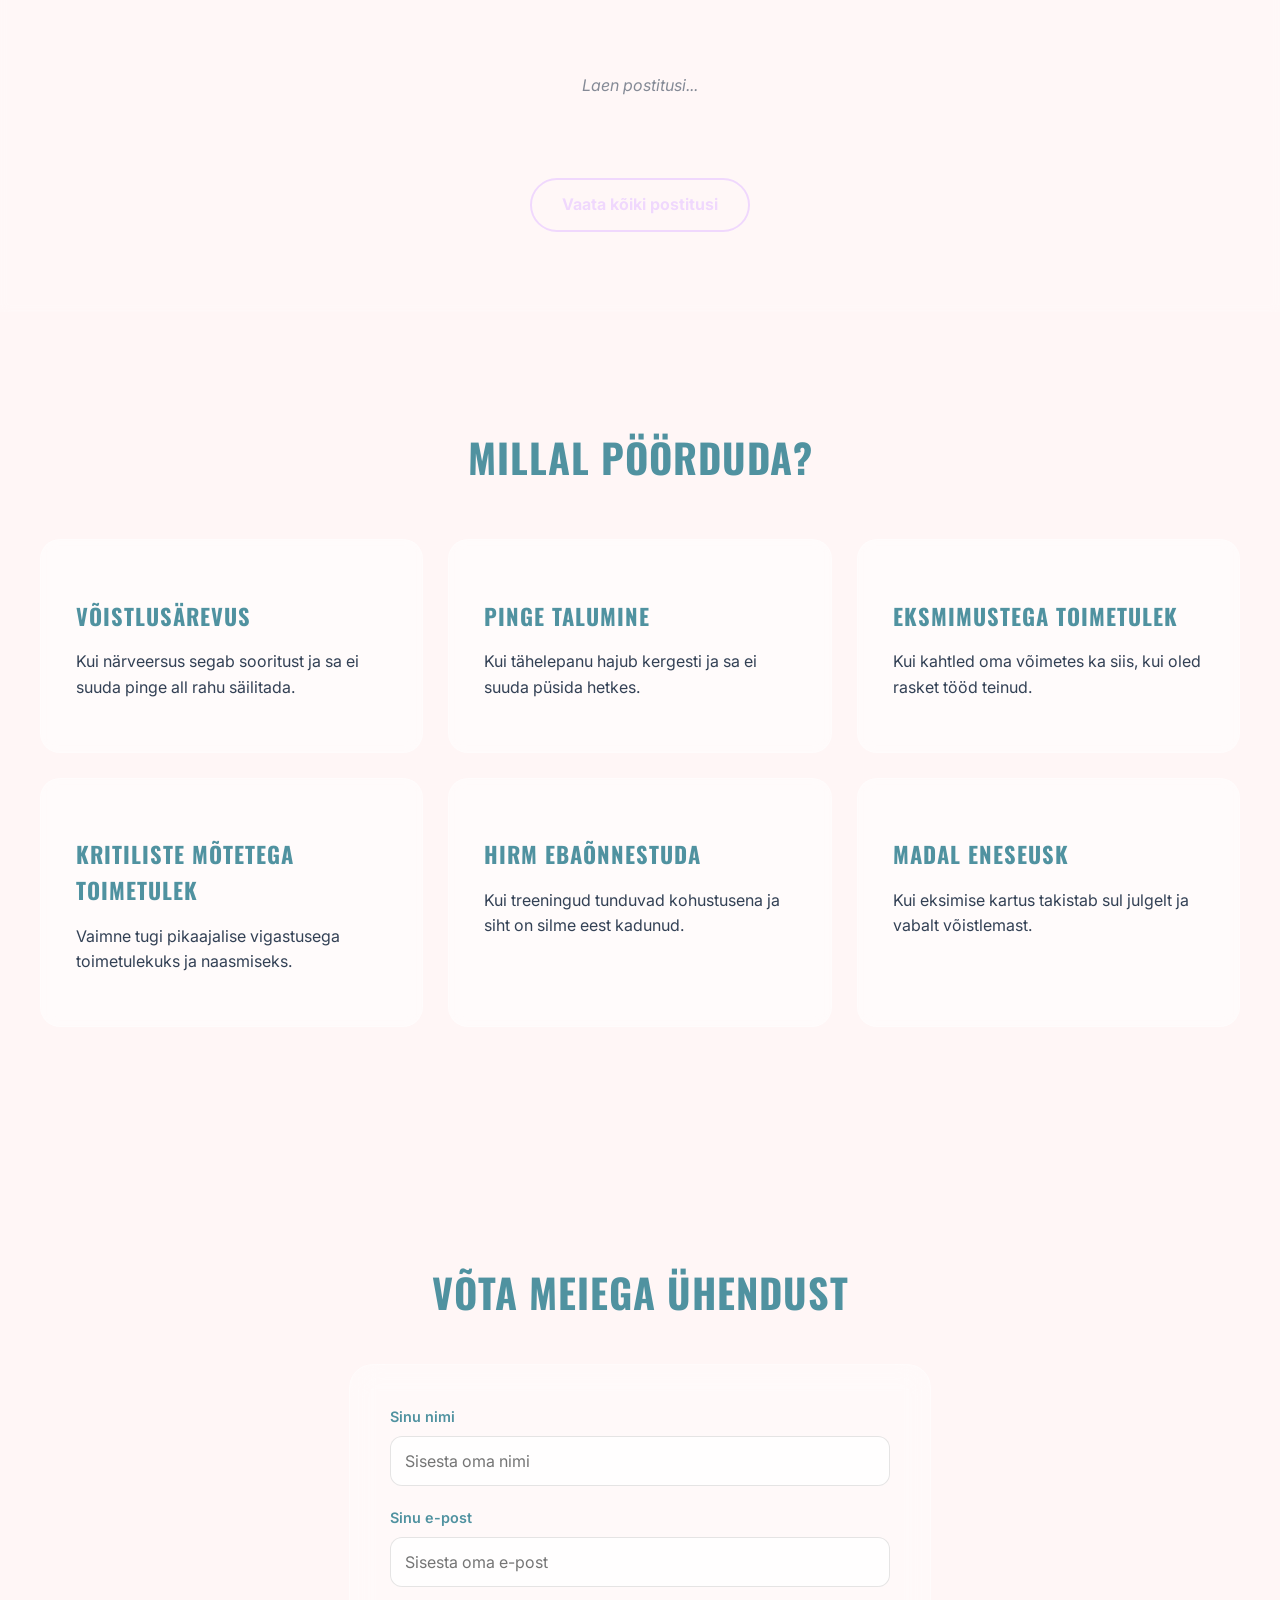
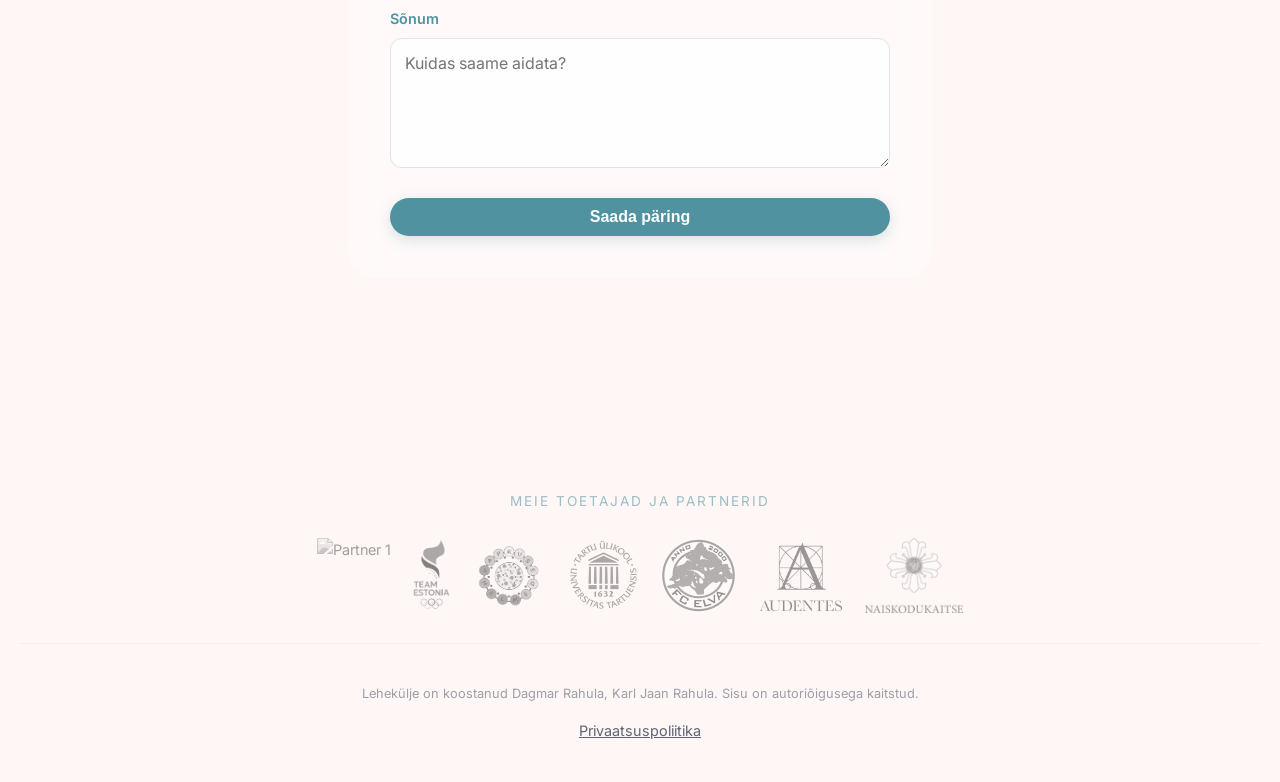
==== commit 96dd9389: "Navbar korrigeerimine ja toetajad test" ====
--- a/index.html
+++ b/index.html
@@ -114,6 +114,9 @@
                 <img src="assets/img/toetaja2.png" alt="Partner 2">
                 <img src="assets/img/toetaja3.png" alt="Partner 3">
                 <img src="assets/img/toetaja4.png" alt="Partner 4">
+                <img src="assets/img/toetaja5.png" alt="Partner 5">
+                <img src="assets/img/toetaja6.png" alt="Partner 6">
+                <img src="assets/img/toetaja7.png" alt="Partner 7">
             </div>
         </div>
         <p class="copyright">Lehekülje on koostanud Dagmar Rahula, Karl Jaan Rahula. Sisu on autoriõigusega kaitstud.</p>
--- a/style.css
+++ b/style.css
@@ -83,24 +83,50 @@
     gap: 30px;
 }
 
-.nav-right a {
+/* Tavalised lingid menüüs */
+.nav-right a:not(.nav-contact-btn) {
     text-decoration: none;
-    color: #334155;
-    font-weight: 500;
-    font-size: 0.95rem;
-    transition: all 0.3s ease;
-}
-
-.nav-right a:hover {
-    color: #ec4899;
+    color: var(--text-main);
+    font-weight: 600; 
+    font-size: 1.1rem; /* MUUDETUD: Tegin teksti suuremaks (oli 0.95rem) */
+    position: relative;
+    padding: 5px 0;
+    transition: color 0.3s ease;
+}
+
+/* Animatsiooniga joon hiirega peale minnes */
+.nav-right a:not(.nav-contact-btn)::after {
+    content: '';
+    position: absolute;
+    width: 0;
+    height: 2px;
+    bottom: 0;
+    left: 50%; /* Animatsioon algab keskelt... */
+    transform: translateX(-50%);
+    background-color: var(--brand-dark); /* Kasutame sinu lehe tumedat teemavärvi */
+    transition: width 0.3s cubic-bezier(0.25, 0.8, 0.25, 1); /* Sujuv kiirendus */
+    border-radius: 2px;
+}
+
+.nav-right a:not(.nav-contact-btn):hover {
+    color: var(--brand-dark); /* Tekst läheb samuti teemavärvi */
+}
+
+.nav-right a:not(.nav-contact-btn):hover::after {
+    width: 100%; /* ...ja laieneb mõlemale poole */
 }
 
 .nav-contact-btn {
     background: var(--brand-dark);
     color: white !important;
-    padding: 10px 22px;
+    padding: 12px 26px; /* MUUDETUD: Nupp on nüüd veidi suurem ja proportsioonis */
     border-radius: 50px;
     box-shadow: 0 4px 15px rgba(55, 118, 132, 0.2);
+    text-decoration: none !important; /* See eemaldab joone */
+    font-size: 1.1rem; /* MUUDETUD: Tekst on sama suur kui teistel linkidel */
+    font-weight: 600;
+    transition: transform 0.3s, box-shadow 0.3s;
+    display: inline-block;
 }
 
 .nav-contact-btn:hover {
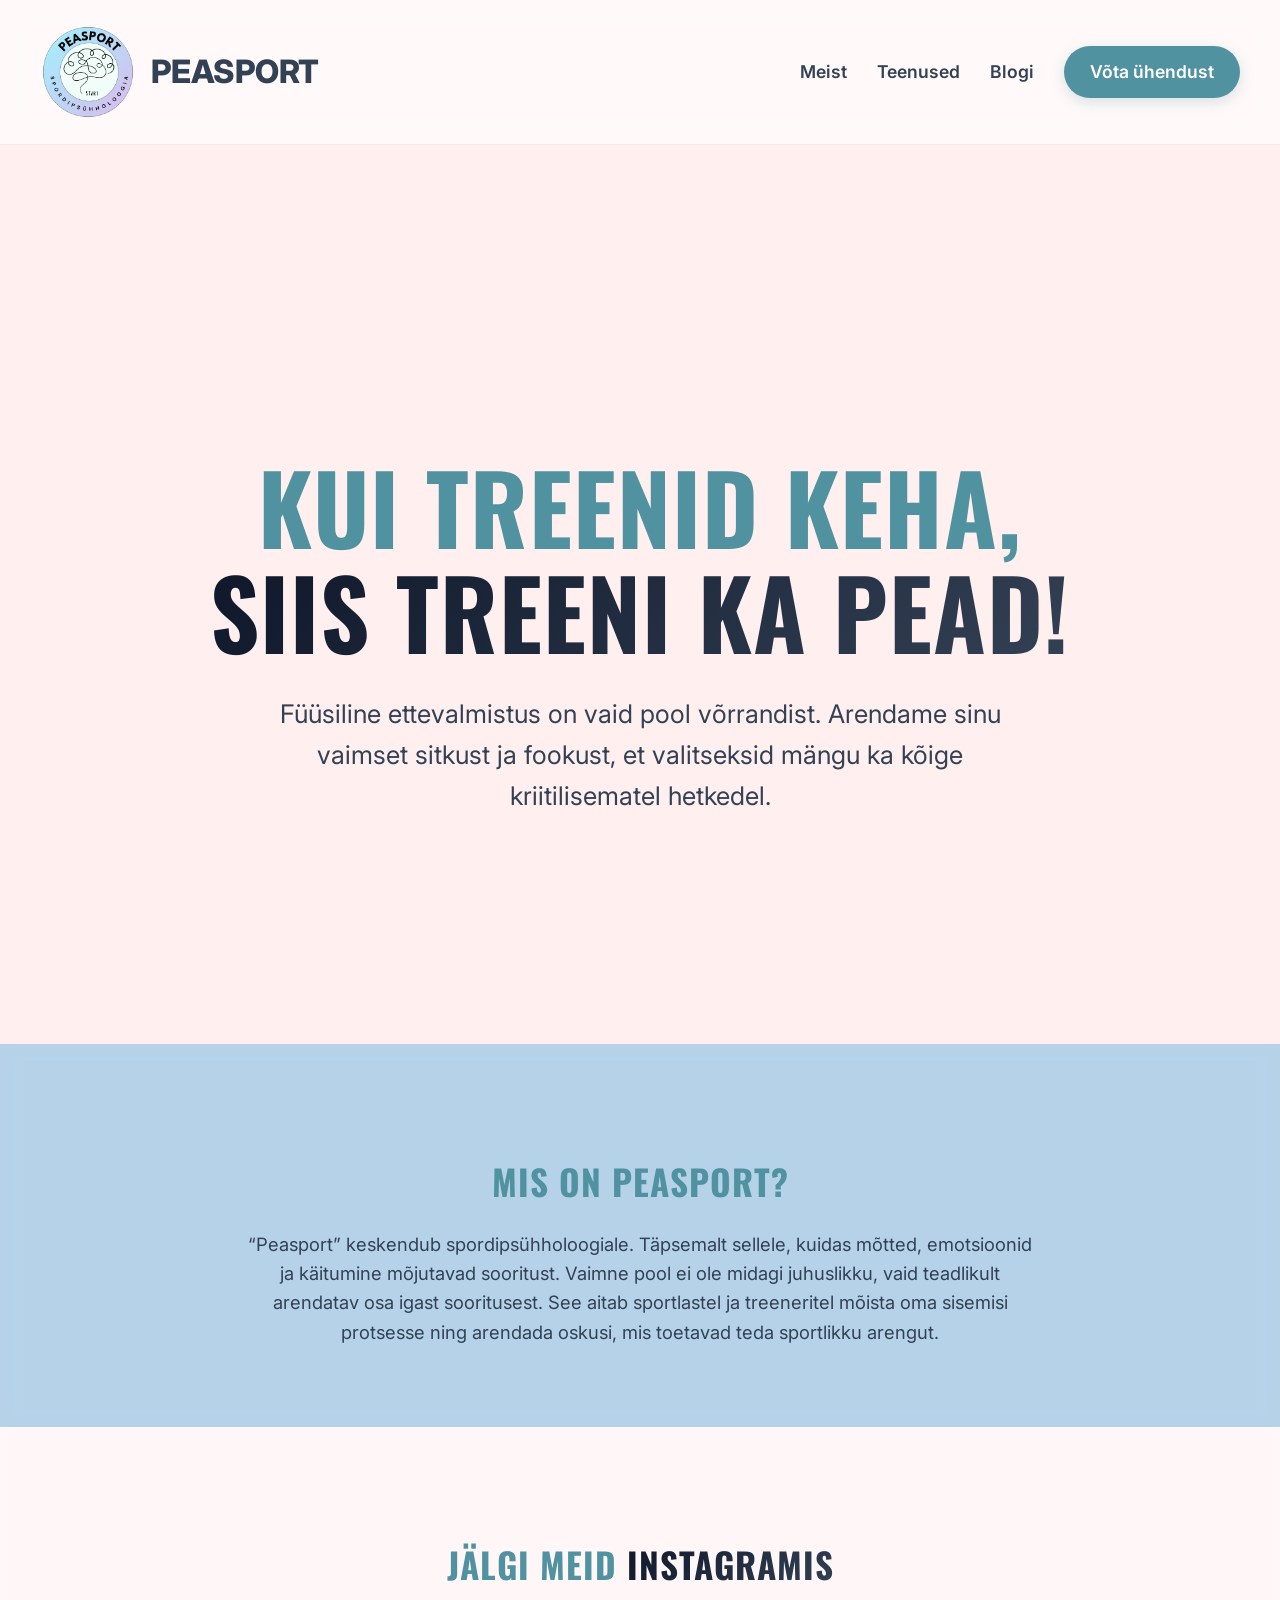
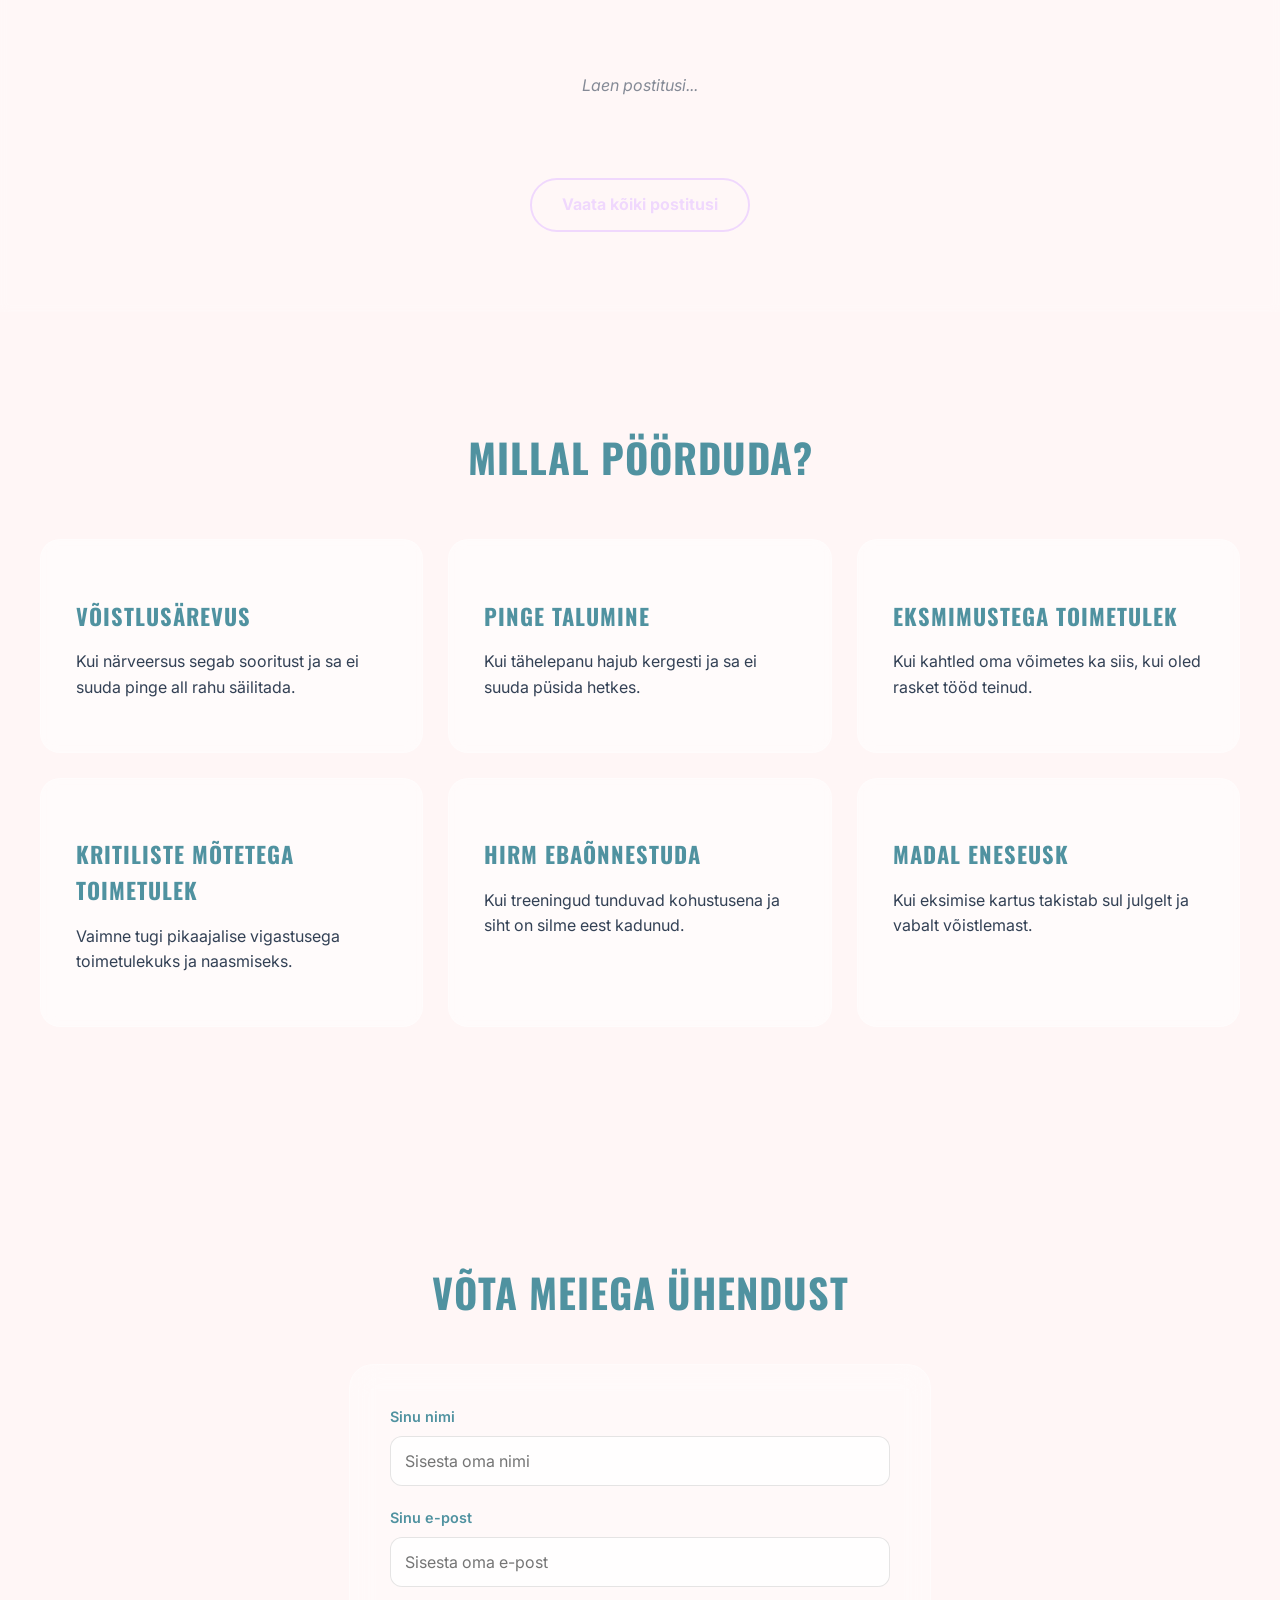
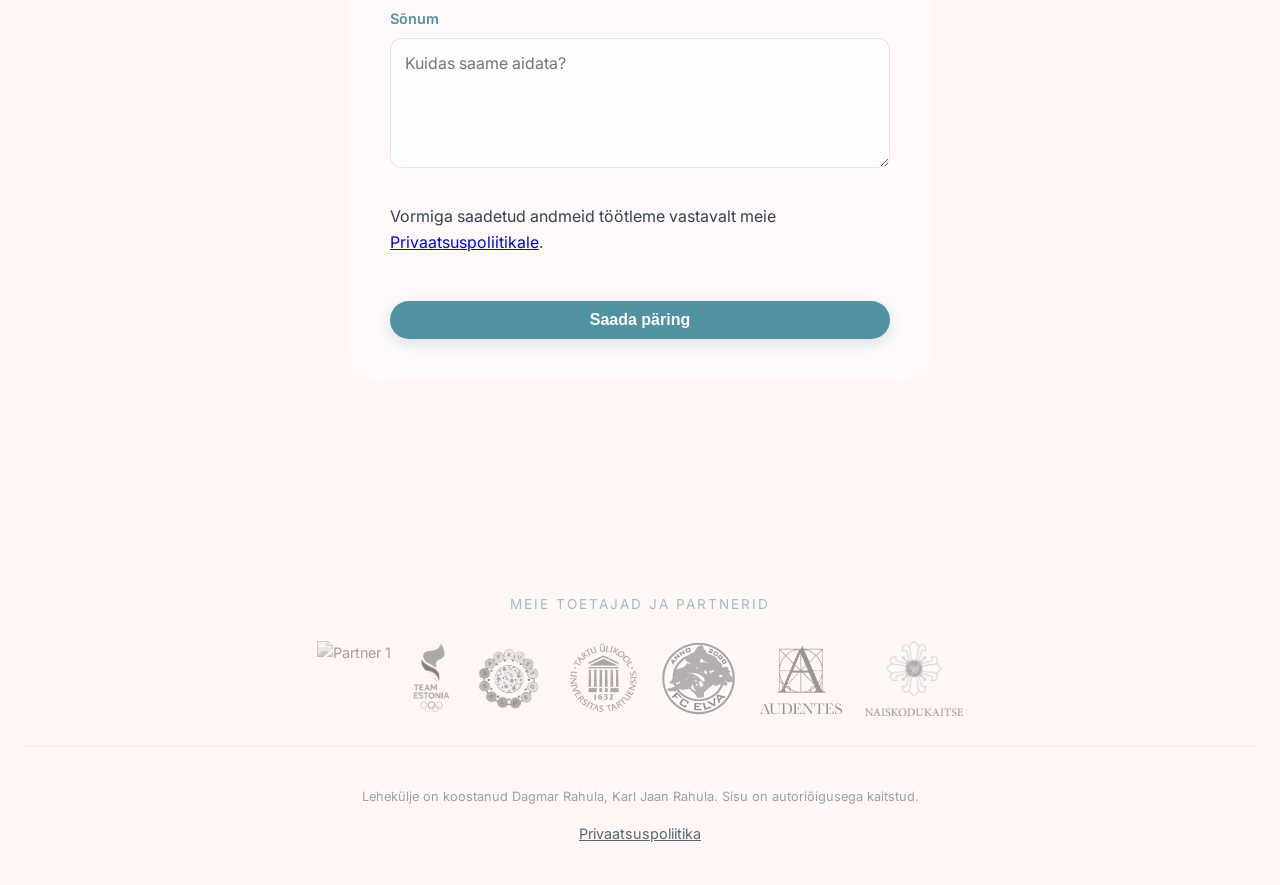
==== commit 931faeef: "Privaatsus" ====
--- a/index.html
+++ b/index.html
@@ -100,7 +100,7 @@
                 <label for="message">Sõnum</label>
                 <textarea id="message" rows="5" required placeholder="Kuidas saame aidata?"></textarea>
             </div>
-            
+            <p>Vormiga saadetud andmeid töötleme vastavalt meie <a href="privaatsus.html">Privaatsuspoliitikale</a>.</p>
             <button type="submit" class="submit-btn">Saada päring</button>
         </form>
     </section>
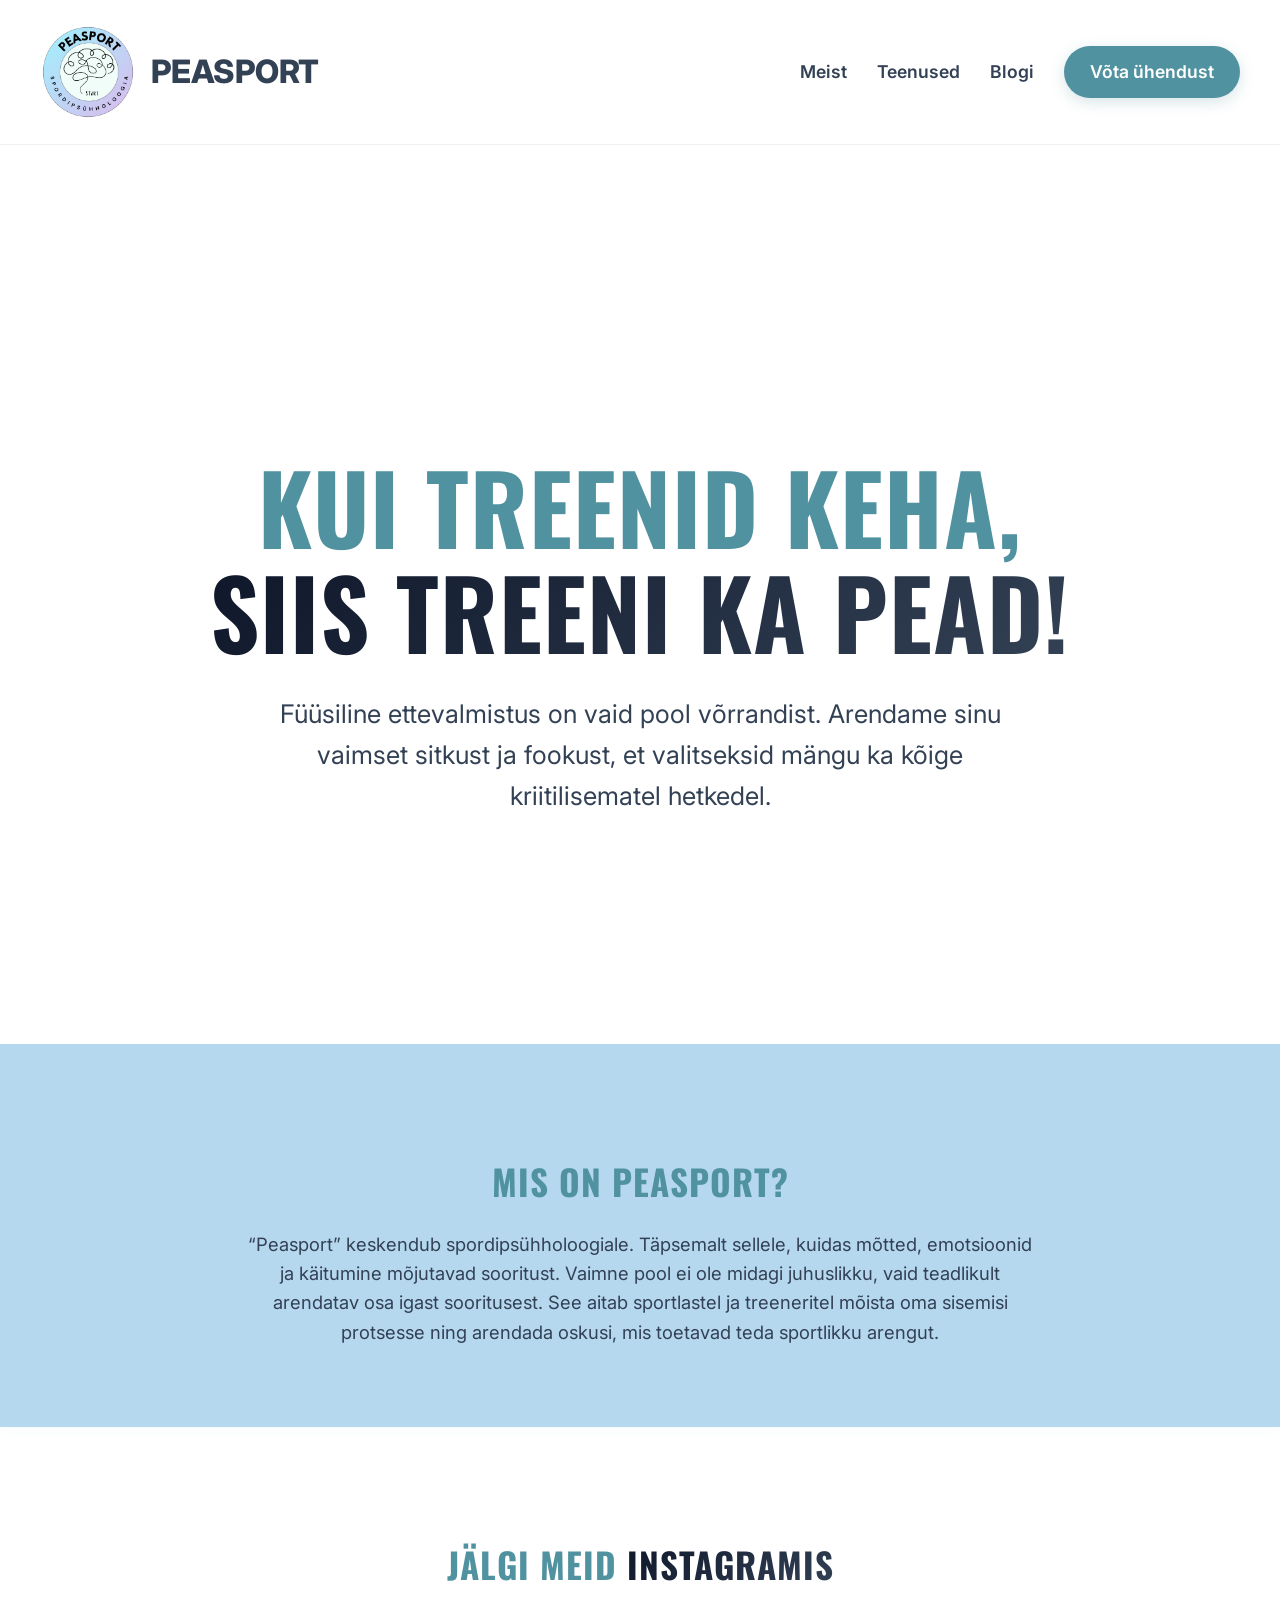
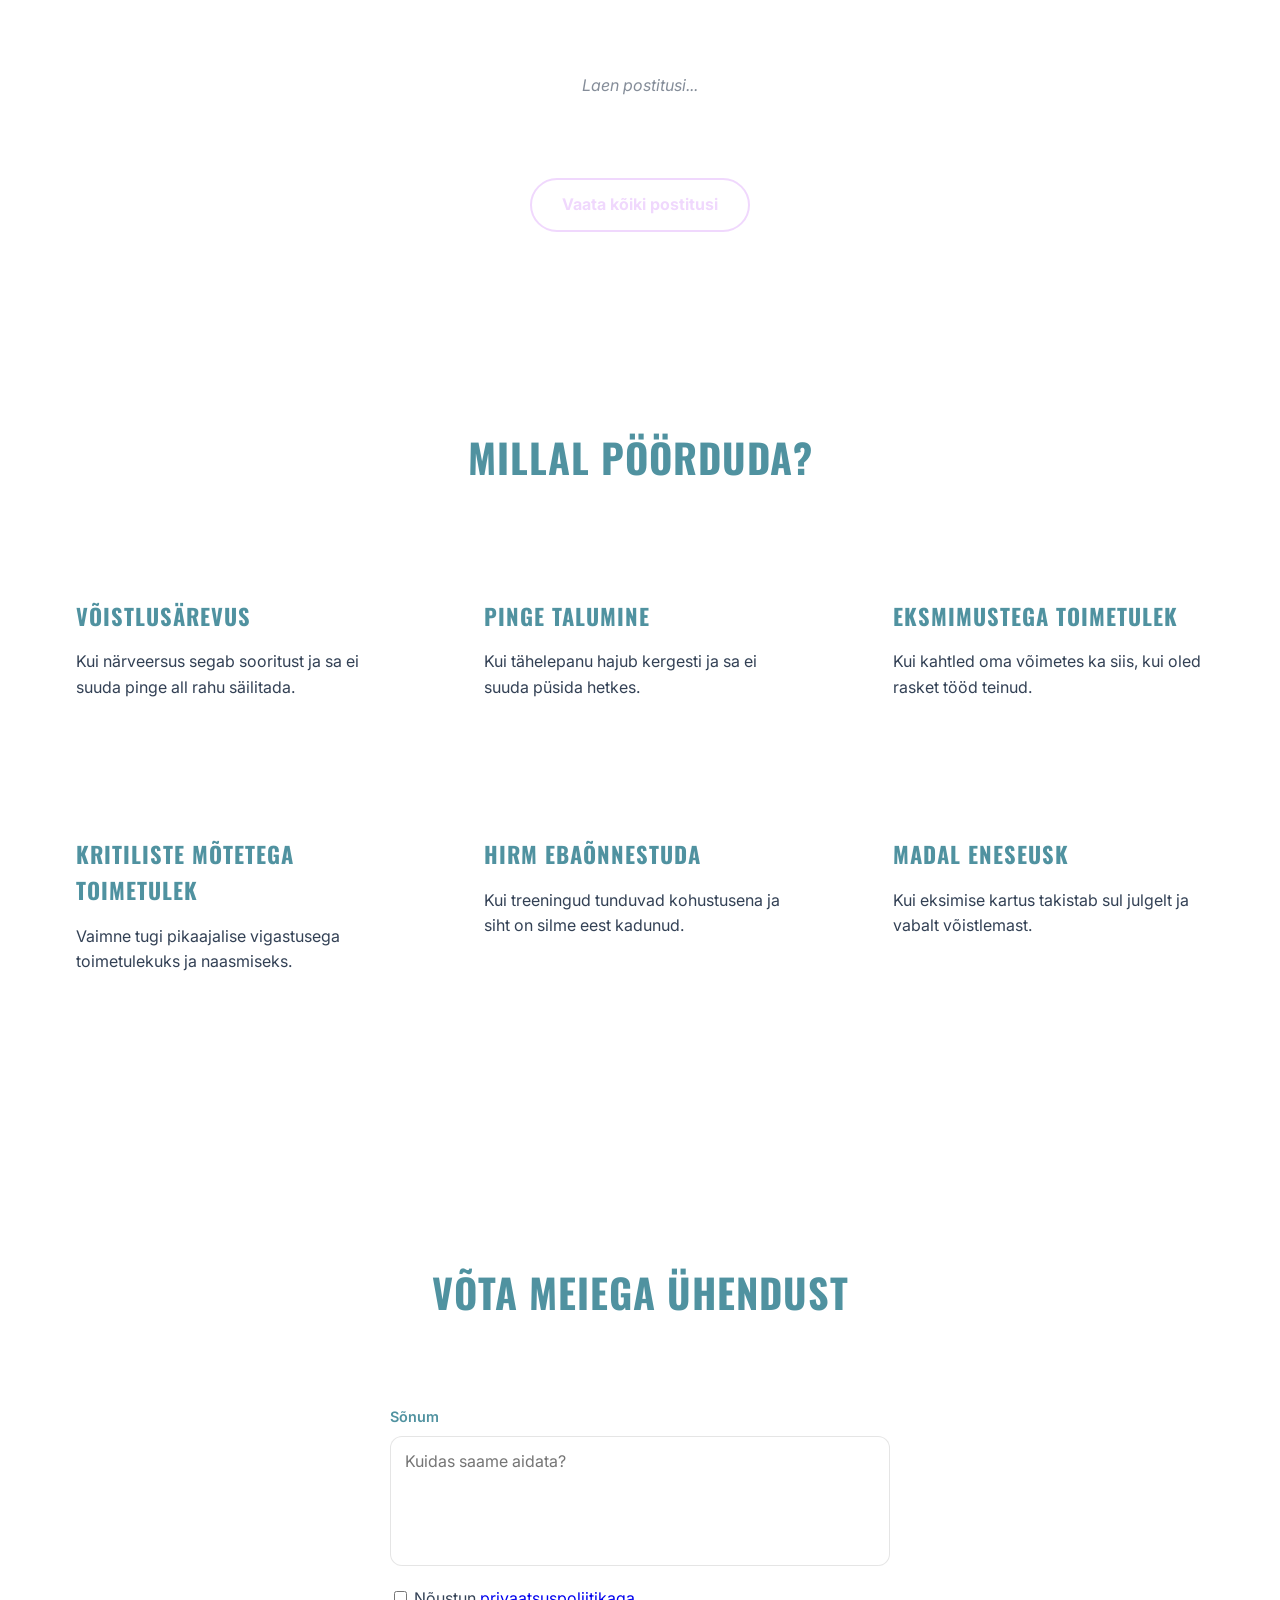
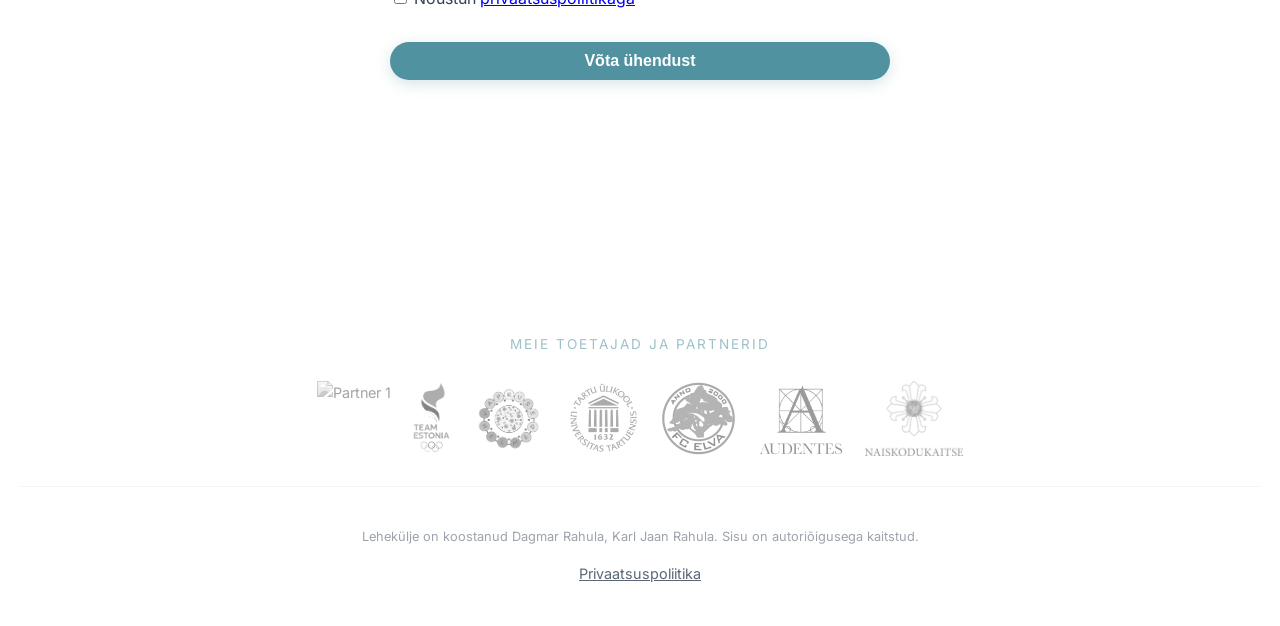
==== commit b3197c79: "Tausta ja küsimuse kasti fix" ====
--- a/index.html
+++ b/index.html
@@ -87,21 +87,14 @@
         <h2>Võta meiega ühendust</h2>
         <form id="contactForm" class="contact-form">
             <div class="form-group">
-                <label for="name">Sinu nimi</label>
-                <input type="text" id="name" required placeholder="Sisesta oma nimi">
-            </div>
-            
-            <div class="form-group">
-                <label for="email">Sinu e-post</label>
-                <input type="email" id="email" required placeholder="Sisesta oma e-post">
-            </div>
-            
-            <div class="form-group">
                 <label for="message">Sõnum</label>
                 <textarea id="message" rows="5" required placeholder="Kuidas saame aidata?"></textarea>
             </div>
-            <p>Vormiga saadetud andmeid töötleme vastavalt meie <a href="privaatsus.html">Privaatsuspoliitikale</a>.</p>
-            <button type="submit" class="submit-btn">Saada päring</button>
+            <div class="checkbox-group">
+                <input type="checkbox" id="privaatsusNoustumine">
+                <label for="privaatsusNoustumine">Nõustun <a href="privaatsus.html">privaatsuspoliitikaga</a></label>
+            </div>
+            <button type="submit" class="submit-btn">Võta ühendust</button>
         </form>
     </section>
 
--- a/style.css
+++ b/style.css
@@ -15,7 +15,10 @@
     margin: 0;
     padding: 0;
     font-family: 'Inter', sans-serif;
-    background: var(--bg-gradient);
+    /* Uus taustapilt, mis püsib paigal: */
+    background-image: url('assets/img/AI_Image2.jpg'); 
+    background-size: cover;
+    background-position: center;
     color: var(--text-main);
     min-height: 100vh;
     line-height: 1.6;
@@ -140,14 +143,16 @@
     min-height: 100vh;
     display: flex;
     flex-direction: column;
-    justify-content: center; /* Tsentreerib vertikaalselt */
-    align-items: center;     /* Tsentreerib horisontaalselt */
+    justify-content: center;
+    align-items: center;
     text-align: center;
     padding: 40px;
     margin: 0;
     box-sizing: border-box;
-    background: var(--bg-gradient);
-
+    /* Uus pilt ja valge poolläbipaistev kiht, et tekst loetav oleks: */
+    background-image: linear-gradient(rgba(255, 255, 255, 0.8), rgba(255, 255, 255, 0.8)), url('assets/img/AI_Image.png');
+    background-size: cover;
+    background-position: center;
 }
 
 .hero h1 {
@@ -416,6 +421,7 @@
     font-family: inherit;
     font-size: 1rem;
     transition: border-color 0.3s;
+    resize: none;
 }
 
 .contact-form input:focus, 
